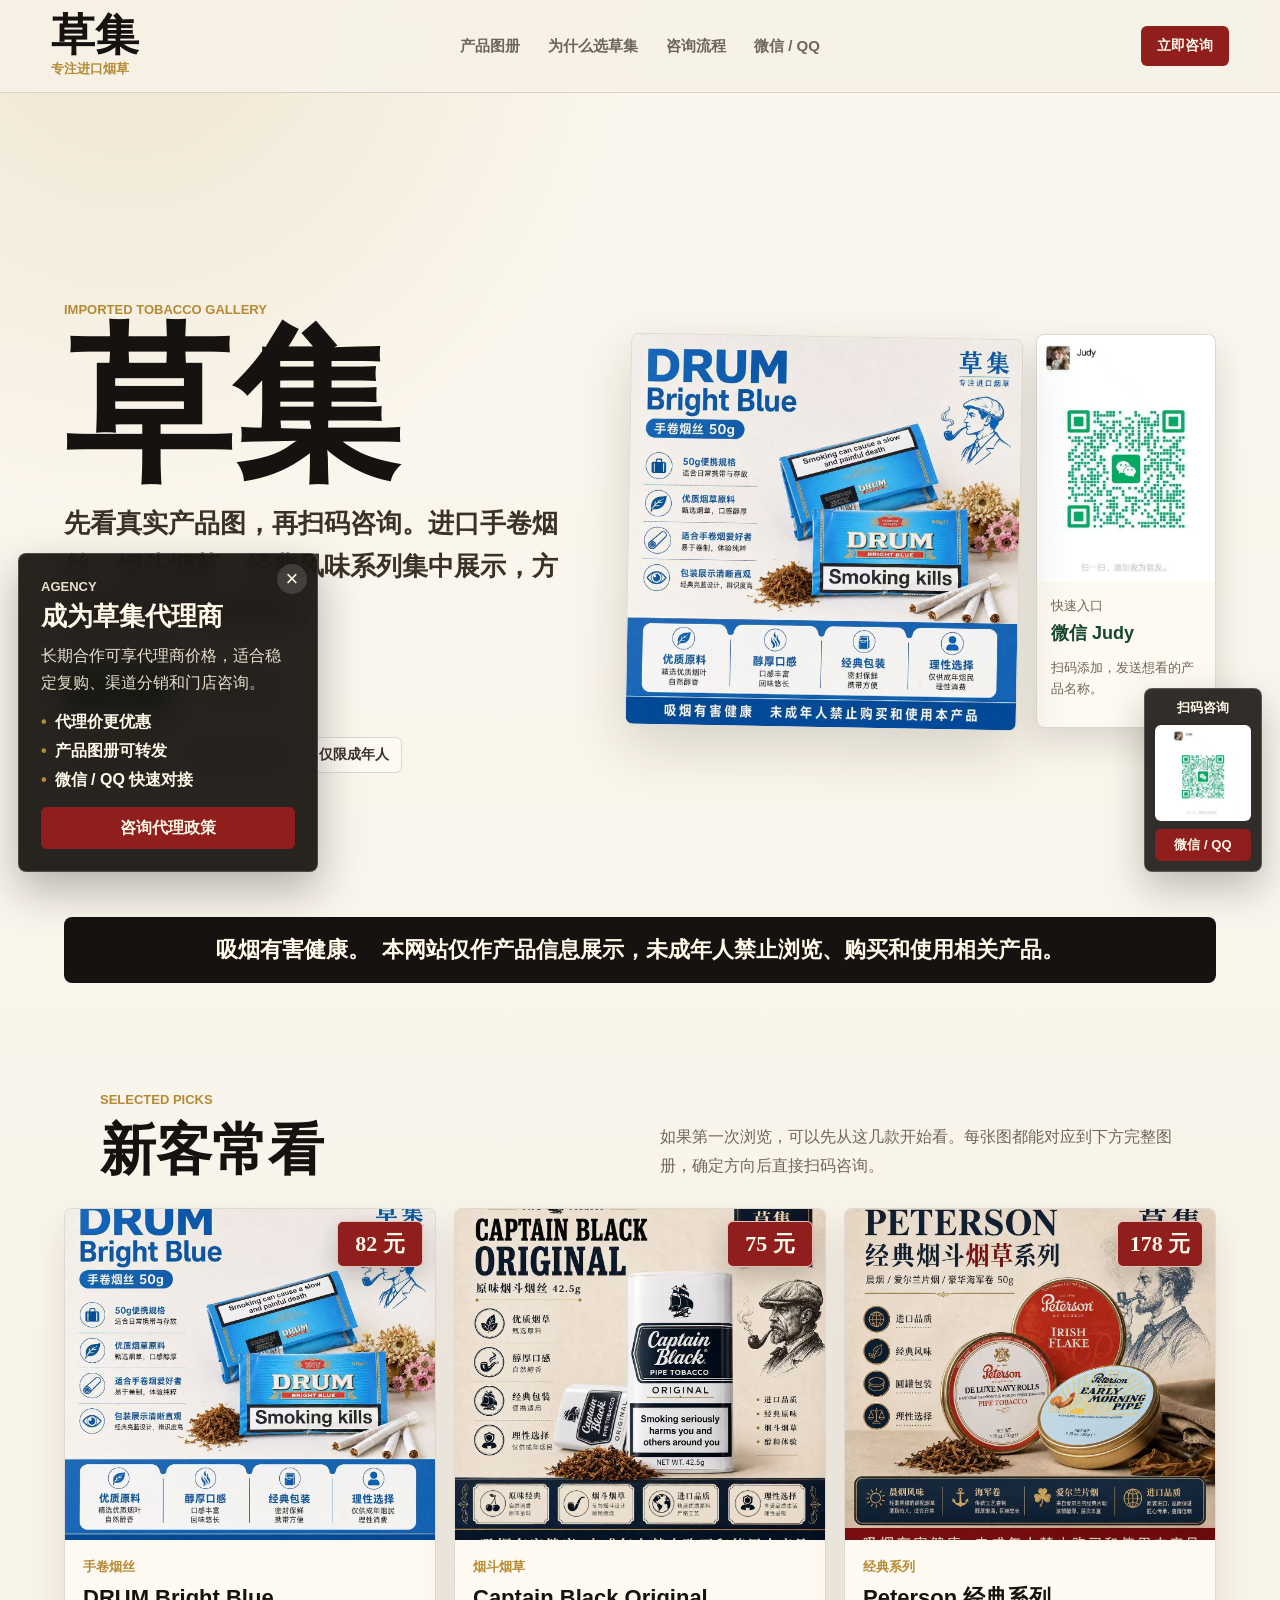
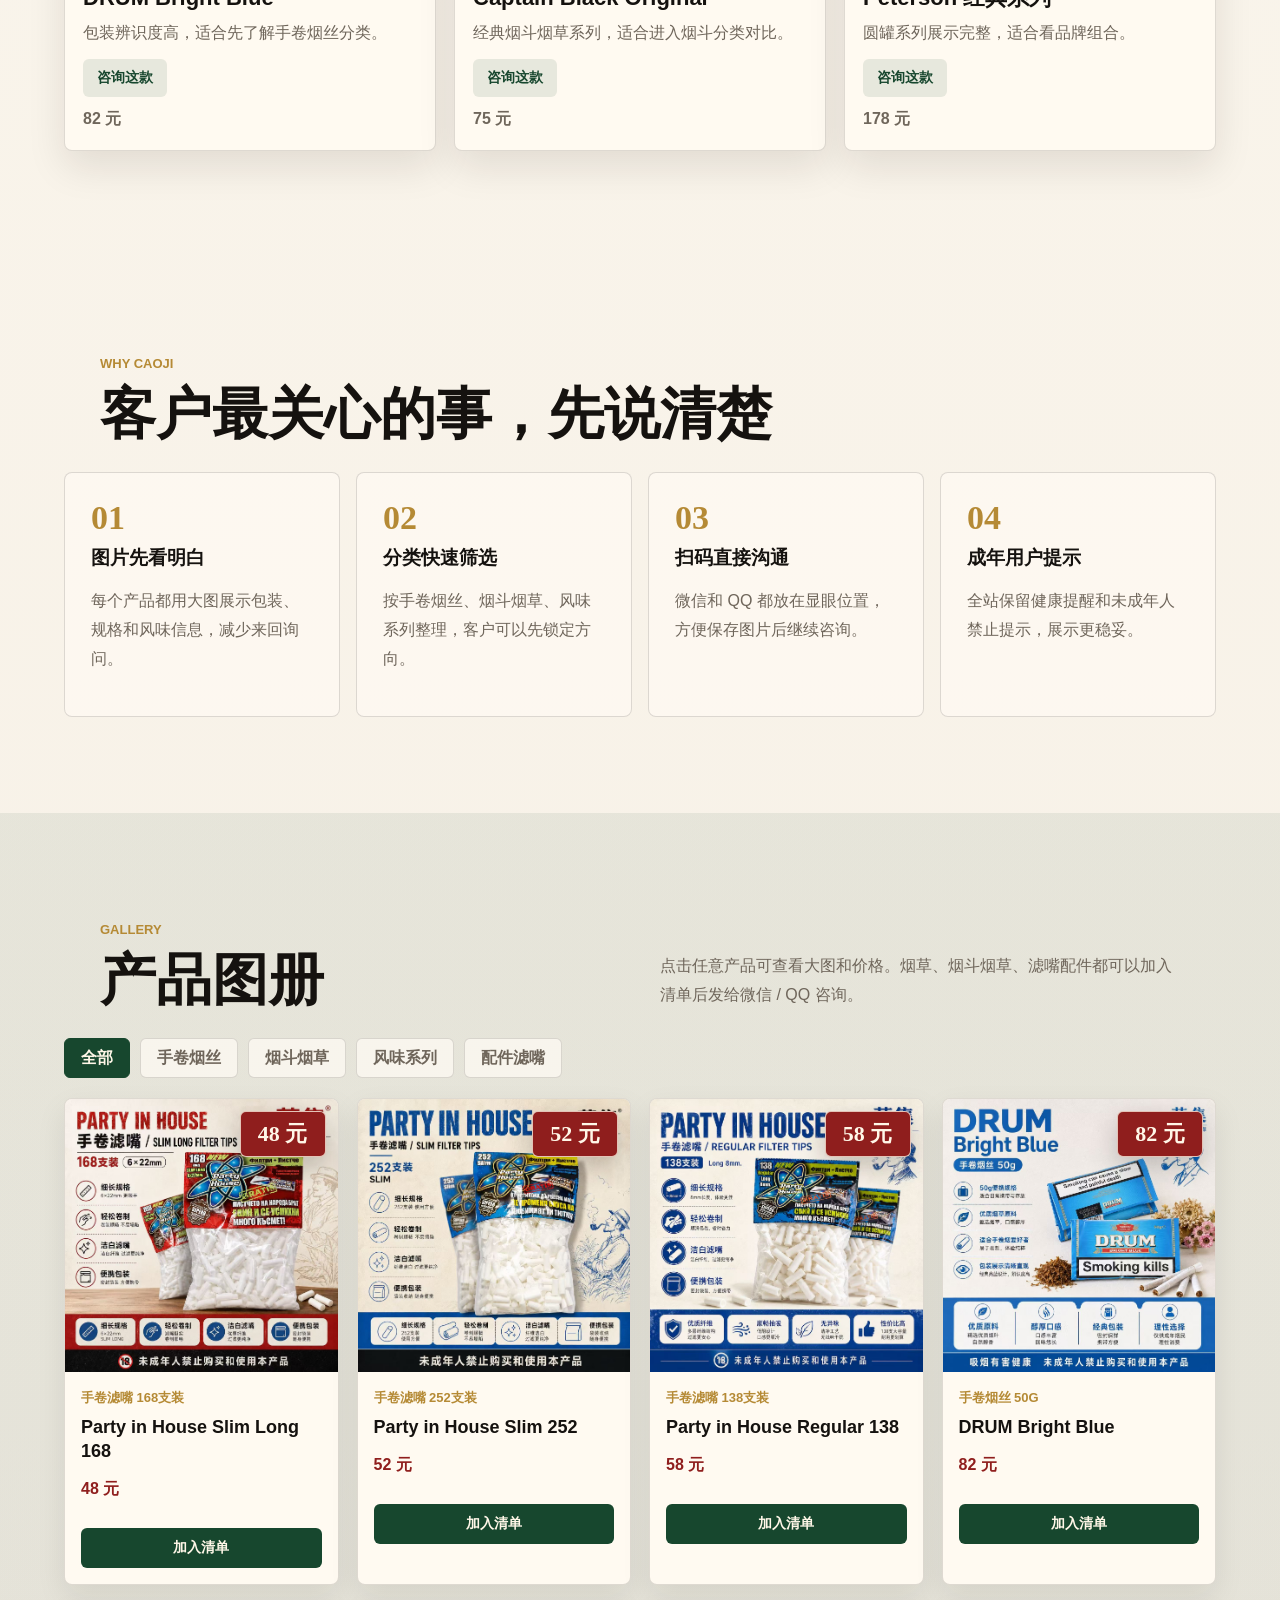
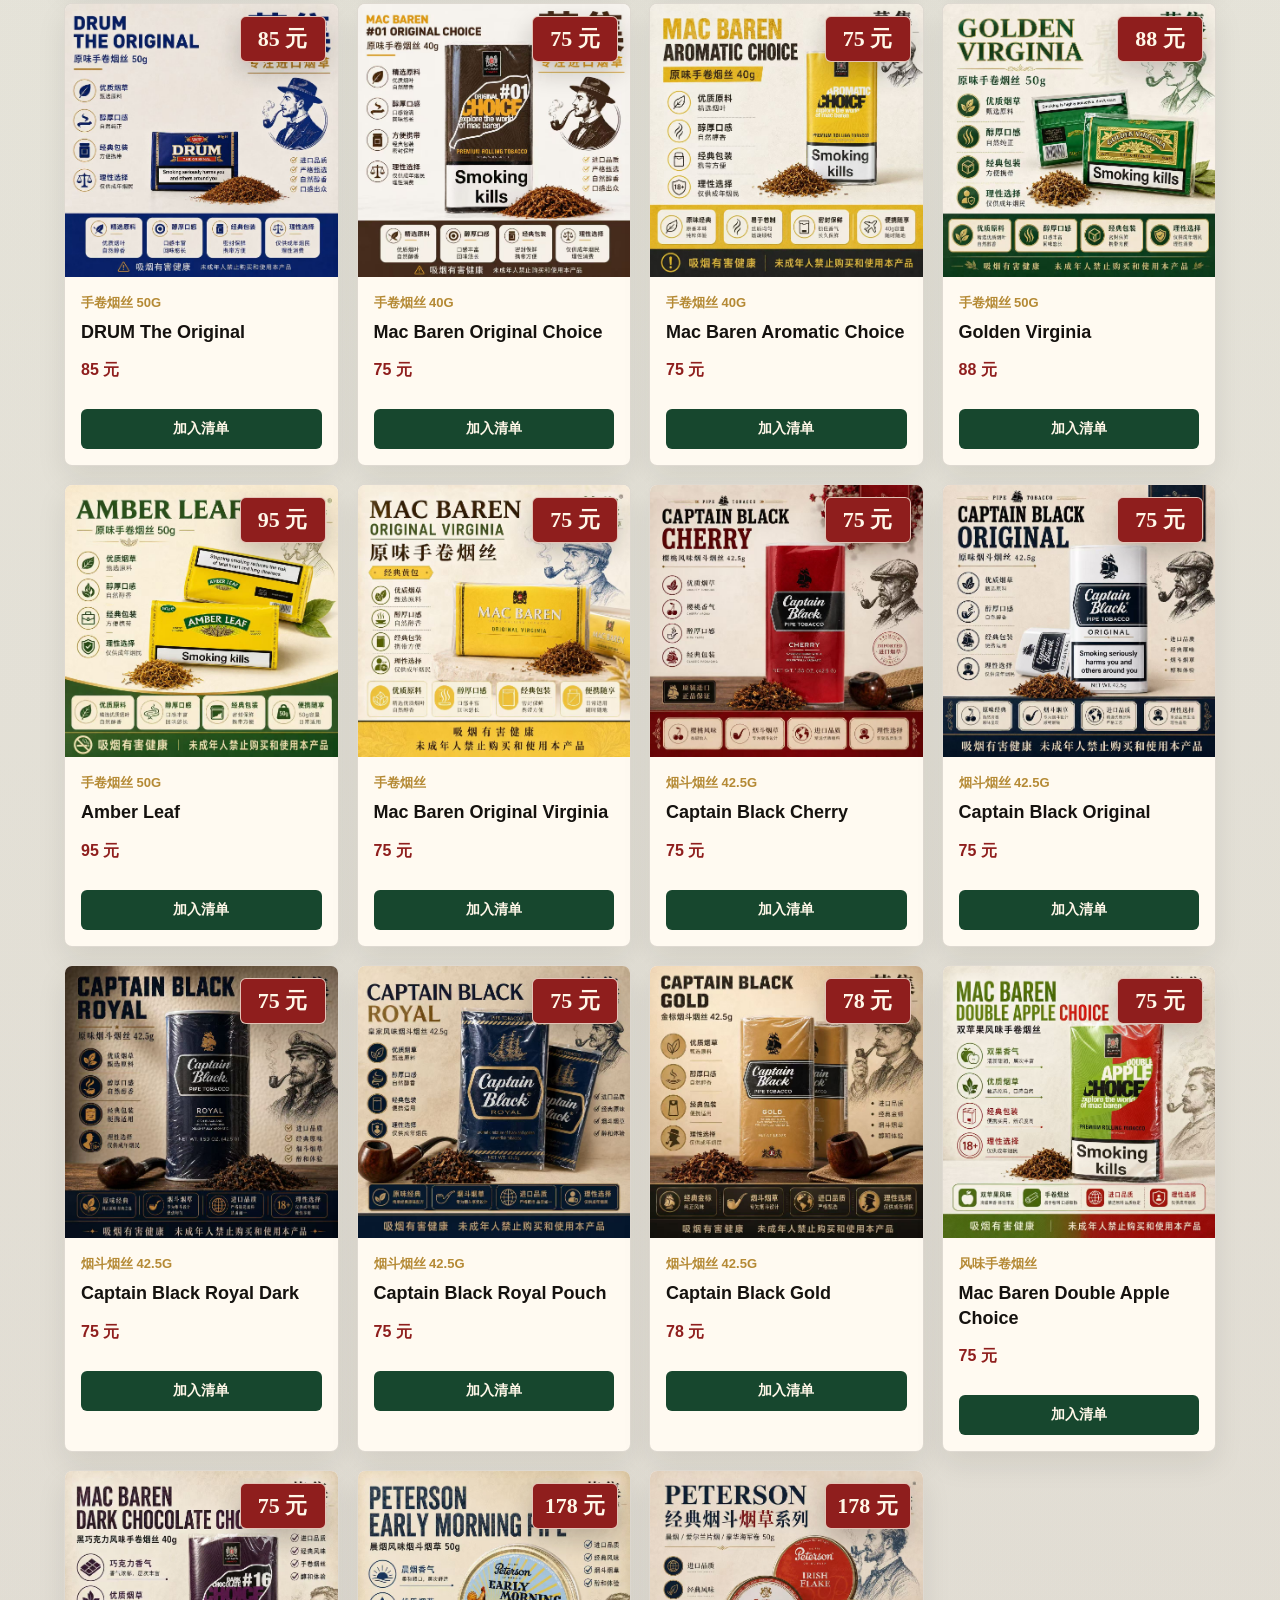
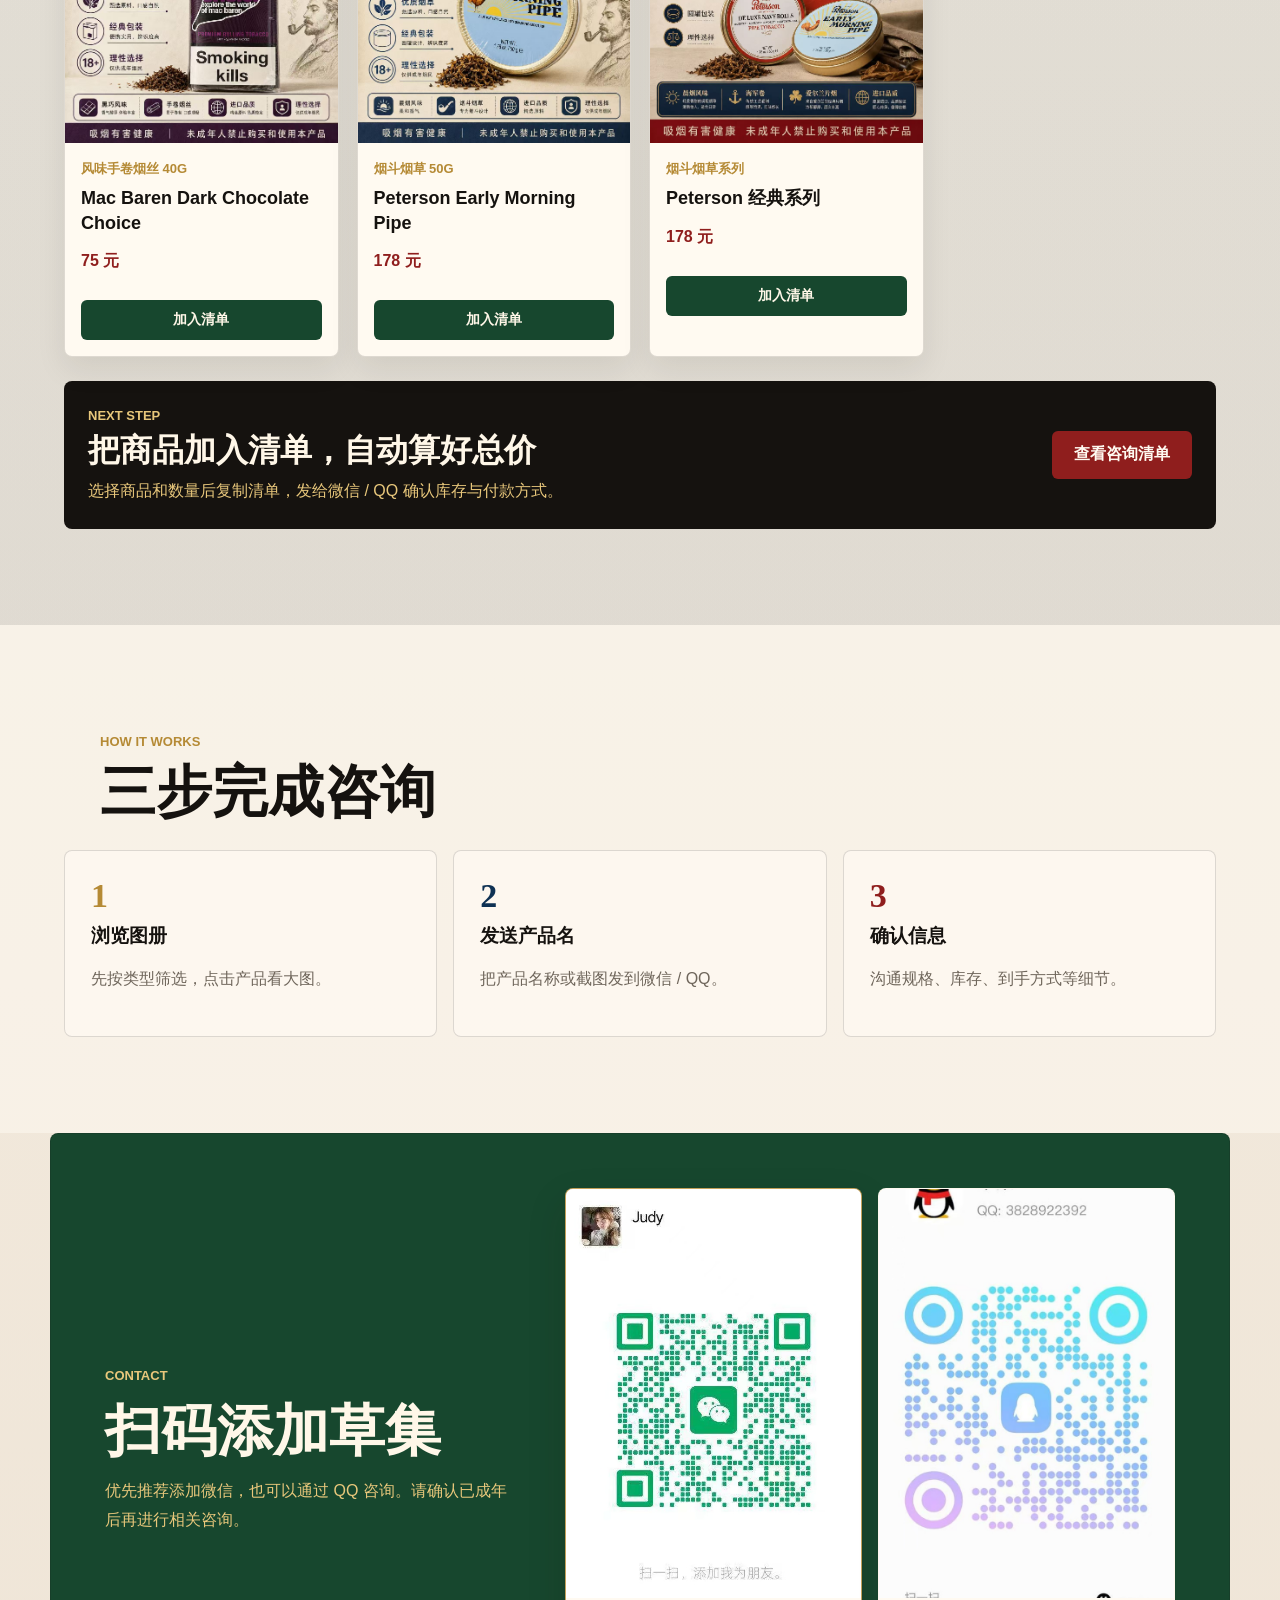
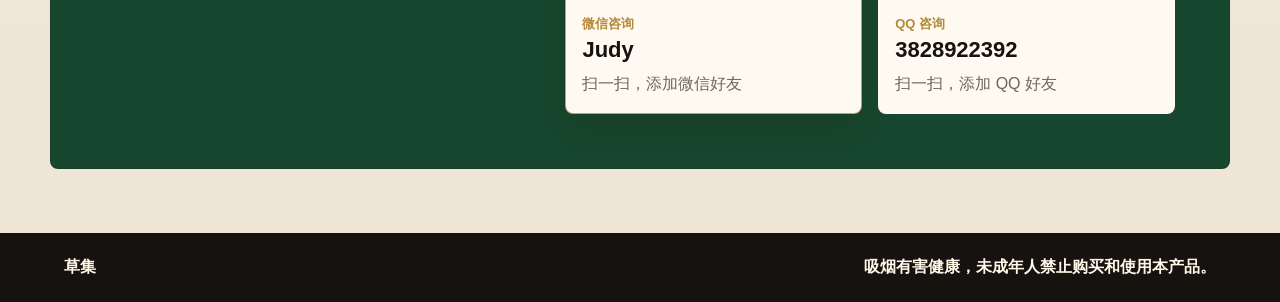
==== index.html @ e0b845ec "草集 - 进口烟草展示网站" ====
<!doctype html>
<html lang="zh-CN">
  <head>
    <meta charset="UTF-8" />
    <meta name="viewport" content="width=device-width, initial-scale=1.0" />
    <title>草集 | 进口烟草展示与咨询</title>
    <link rel="stylesheet" href="styles.css" />
  </head>
  <body>
    <header class="site-header">
      <a class="brand" href="#top" aria-label="草集首页">
        <span class="brand-mark">草集</span>
        <span class="brand-subtitle">专注进口烟草</span>
      </a>
      <nav class="nav-links" aria-label="主导航">
        <a href="#products">产品图册</a>
        <a href="#why">为什么选草集</a>
        <a href="#process">咨询流程</a>
        <a href="#contact">微信 / QQ</a>
      </nav>
      <a class="header-contact" href="#contact">立即咨询</a>
    </header>

    <main id="top">
      <section class="hero">
        <div class="hero-copy">
          <p class="eyebrow">Imported Tobacco Gallery</p>
          <h1>草集</h1>
          <p class="hero-lede">先看真实产品图，再扫码咨询。进口手卷烟丝、烟斗烟草、经典风味系列集中展示，方便成年用户快速挑选。</p>
          <div class="hero-actions">
            <a class="primary-button" href="#contact">扫码咨询</a>
            <a class="secondary-button" href="#products">先看产品</a>
          </div>
          <div class="trust-strip" aria-label="服务特点">
            <span>真实图片展示</span>
            <span>微信 QQ 咨询</span>
            <span>仅限成年人</span>
          </div>
        </div>
        <div class="hero-showcase" aria-label="草集精选展示">
          <img class="hero-main-image" src="assets/products/drum-bright-blue.jpg" alt="DRUM Bright Blue 手卷烟丝展示图" />
          <div class="hero-contact-card">
            <img src="assets/contact/wechat-judy.jpg" alt="草集微信二维码 Judy" />
            <div>
              <span>快速入口</span>
              <strong>微信 Judy</strong>
              <p>扫码添加，发送想看的产品名称。</p>
            </div>
          </div>
        </div>
      </section>

      <section class="notice" aria-label="合规提醒">
        <strong>吸烟有害健康。</strong>
        <span>本网站仅作产品信息展示，未成年人禁止浏览、购买和使用相关产品。</span>
      </section>

      <section class="section spotlight-section">
        <div class="section-heading split">
          <div>
            <p class="eyebrow">Selected Picks</p>
            <h2>新客常看</h2>
          </div>
          <p>如果第一次浏览，可以先从这几款开始看。每张图都能对应到下方完整图册，确定方向后直接扫码咨询。</p>
        </div>
        <div class="spotlight-grid">
          <article class="spotlight-card" data-price="82">
            <img src="assets/products/drum-bright-blue.jpg" alt="DRUM Bright Blue 手卷烟丝" />
            <div>
              <span>手卷烟丝</span>
              <h3>DRUM Bright Blue</h3>
              <p>包装辨识度高，适合先了解手卷烟丝分类。</p>
              <a href="#contact">咨询这款</a>
            </div>
          </article>
          <article class="spotlight-card" data-price="75">
            <img src="assets/products/captain-black-original.jpg" alt="Captain Black Original 烟斗烟丝" />
            <div>
              <span>烟斗烟草</span>
              <h3>Captain Black Original</h3>
              <p>经典烟斗烟草系列，适合进入烟斗分类对比。</p>
              <a href="#contact">咨询这款</a>
            </div>
          </article>
          <article class="spotlight-card" data-price="178">
            <img src="assets/products/peterson-series.jpg" alt="Peterson 经典烟斗烟草系列" />
            <div>
              <span>经典系列</span>
              <h3>Peterson 经典系列</h3>
              <p>圆罐系列展示完整，适合看品牌组合。</p>
              <a href="#contact">咨询这款</a>
            </div>
          </article>
        </div>
      </section>

      <section id="why" class="section value-section">
        <div class="section-heading">
          <p class="eyebrow">Why Caoji</p>
          <h2>客户最关心的事，先说清楚</h2>
        </div>
        <div class="value-grid">
          <article>
            <span>01</span>
            <h3>图片先看明白</h3>
            <p>每个产品都用大图展示包装、规格和风味信息，减少来回询问。</p>
          </article>
          <article>
            <span>02</span>
            <h3>分类快速筛选</h3>
            <p>按手卷烟丝、烟斗烟草、风味系列整理，客户可以先锁定方向。</p>
          </article>
          <article>
            <span>03</span>
            <h3>扫码直接沟通</h3>
            <p>微信和 QQ 都放在显眼位置，方便保存图片后继续咨询。</p>
          </article>
          <article>
            <span>04</span>
            <h3>成年用户提示</h3>
            <p>全站保留健康提醒和未成年人禁止提示，展示更稳妥。</p>
          </article>
        </div>
      </section>

      <section id="products" class="section products-section">
        <div class="section-heading split">
          <div>
            <p class="eyebrow">Gallery</p>
            <h2>产品图册</h2>
          </div>
          <p>点击任意产品可查看大图和价格。烟草、烟斗烟草、滤嘴配件都可以加入清单后发给微信 / QQ 咨询。</p>
        </div>

        <div class="filter-bar" aria-label="产品筛选">
          <button class="filter-button active" type="button" data-filter="全部">全部</button>
          <button class="filter-button" type="button" data-filter="手卷烟丝">手卷烟丝</button>
          <button class="filter-button" type="button" data-filter="烟斗烟草">烟斗烟草</button>
          <button class="filter-button" type="button" data-filter="风味系列">风味系列</button>
          <button class="filter-button" type="button" data-filter="配件滤嘴">配件滤嘴</button>
        </div>

        <div class="product-grid">
          <article class="product-card" data-category="配件滤嘴" data-price="48">
            <img src="assets/products/party-in-house-slim-long-168.jpg" alt="Party in House Slim Long Filter Tips 168支装手卷滤嘴" />
            <div><span>手卷滤嘴 168支装</span><h3>Party in House Slim Long 168</h3></div>
          </article>
          <article class="product-card" data-category="配件滤嘴" data-price="52">
            <img src="assets/products/party-in-house-slim-252.jpg" alt="Party in House Slim Filter Tips 252支装手卷滤嘴" />
            <div><span>手卷滤嘴 252支装</span><h3>Party in House Slim 252</h3></div>
          </article>
          <article class="product-card" data-category="配件滤嘴" data-price="58">
            <img src="assets/products/party-in-house-regular-138.jpg" alt="Party in House Regular Filter Tips 138支装手卷滤嘴" />
            <div><span>手卷滤嘴 138支装</span><h3>Party in House Regular 138</h3></div>
          </article>
          <article class="product-card" data-category="手卷烟丝" data-price="82">
            <img src="assets/products/drum-bright-blue.jpg" alt="DRUM Bright Blue 手卷烟丝" />
            <div><span>手卷烟丝 50g</span><h3>DRUM Bright Blue</h3></div>
          </article>
          <article class="product-card" data-category="手卷烟丝" data-price="85">
            <img src="assets/products/drum-original.jpg" alt="DRUM The Original 手卷烟丝" />
            <div><span>手卷烟丝 50g</span><h3>DRUM The Original</h3></div>
          </article>
          <article class="product-card" data-category="手卷烟丝" data-price="75">
            <img src="assets/products/mac-baren-original-choice.jpg" alt="Mac Baren Original Choice 手卷烟丝" />
            <div><span>手卷烟丝 40g</span><h3>Mac Baren Original Choice</h3></div>
          </article>
          <article class="product-card" data-category="手卷烟丝" data-price="75">
            <img src="assets/products/mac-baren-aromatic-choice.jpg" alt="Mac Baren Aromatic Choice 手卷烟丝" />
            <div><span>手卷烟丝 40g</span><h3>Mac Baren Aromatic Choice</h3></div>
          </article>
          <article class="product-card" data-category="手卷烟丝" data-price="88">
            <img src="assets/products/golden-virginia.jpg" alt="Golden Virginia 手卷烟丝" />
            <div><span>手卷烟丝 50g</span><h3>Golden Virginia</h3></div>
          </article>
          <article class="product-card" data-category="手卷烟丝" data-price="95">
            <img src="assets/products/amber-leaf.jpg" alt="Amber Leaf 手卷烟丝" />
            <div><span>手卷烟丝 50g</span><h3>Amber Leaf</h3></div>
          </article>
          <article class="product-card" data-category="手卷烟丝" data-price="75">
            <img src="assets/products/mac-baren-original-virginia.jpg" alt="Mac Baren Original Virginia 手卷烟丝" />
            <div><span>手卷烟丝</span><h3>Mac Baren Original Virginia</h3></div>
          </article>
          <article class="product-card" data-category="烟斗烟草" data-price="75">
            <img src="assets/products/captain-black-cherry.jpg" alt="Captain Black Cherry 烟斗烟丝" />
            <div><span>烟斗烟丝 42.5g</span><h3>Captain Black Cherry</h3></div>
          </article>
          <article class="product-card" data-category="烟斗烟草" data-price="75">
            <img src="assets/products/captain-black-original.jpg" alt="Captain Black Original 烟斗烟丝" />
            <div><span>烟斗烟丝 42.5g</span><h3>Captain Black Original</h3></div>
          </article>
          <article class="product-card" data-category="烟斗烟草" data-price="75">
            <img src="assets/products/captain-black-royal-dark.jpg" alt="Captain Black Royal 深色展示图" />
            <div><span>烟斗烟丝 42.5g</span><h3>Captain Black Royal Dark</h3></div>
          </article>
          <article class="product-card" data-category="烟斗烟草" data-price="75">
            <img src="assets/products/captain-black-royal-pouch.jpg" alt="Captain Black Royal 袋装烟斗烟丝" />
            <div><span>烟斗烟丝 42.5g</span><h3>Captain Black Royal Pouch</h3></div>
          </article>
          <article class="product-card" data-category="烟斗烟草" data-price="78">
            <img src="assets/products/captain-black-gold.jpg" alt="Captain Black Gold 烟斗烟丝" />
            <div><span>烟斗烟丝 42.5g</span><h3>Captain Black Gold</h3></div>
          </article>
          <article class="product-card" data-category="风味系列" data-price="75">
            <img src="assets/products/mac-baren-double-apple.jpg" alt="Mac Baren Double Apple Choice 双苹果风味" />
            <div><span>风味手卷烟丝</span><h3>Mac Baren Double Apple Choice</h3></div>
          </article>
          <article class="product-card" data-category="风味系列" data-price="75">
            <img src="assets/products/mac-baren-dark-chocolate.jpg" alt="Mac Baren Dark Chocolate Choice 黑巧克力风味" />
            <div><span>风味手卷烟丝 40g</span><h3>Mac Baren Dark Chocolate Choice</h3></div>
          </article>
          <article class="product-card" data-category="烟斗烟草" data-price="178">
            <img src="assets/products/peterson-early-morning-pipe.jpg" alt="Peterson Early Morning Pipe 烟斗烟草" />
            <div><span>烟斗烟草 50g</span><h3>Peterson Early Morning Pipe</h3></div>
          </article>
          <article class="product-card" data-category="烟斗烟草" data-price="178">
            <img src="assets/products/peterson-series.jpg" alt="Peterson 经典烟斗烟草系列" />
            <div><span>烟斗烟草系列</span><h3>Peterson 经典系列</h3></div>
          </article>
        </div>

        <div class="products-cta">
          <div>
            <p class="eyebrow">Next Step</p>
            <h3>把商品加入清单，自动算好总价</h3>
            <p>选择商品和数量后复制清单，发给微信 / QQ 确认库存与付款方式。</p>
          </div>
          <button class="primary-button open-cart" type="button">查看咨询清单</button>
        </div>
      </section>

      <section id="process" class="section process-section">
        <div class="section-heading">
          <p class="eyebrow">How It Works</p>
          <h2>三步完成咨询</h2>
        </div>
        <div class="process-list">
          <article><span>1</span><h3>浏览图册</h3><p>先按类型筛选，点击产品看大图。</p></article>
          <article><span>2</span><h3>发送产品名</h3><p>把产品名称或截图发到微信 / QQ。</p></article>
          <article><span>3</span><h3>确认信息</h3><p>沟通规格、库存、到手方式等细节。</p></article>
        </div>
      </section>

      <section id="contact" class="contact-section">
        <div class="contact-copy">
          <p class="eyebrow">Contact</p>
          <h2>扫码添加草集</h2>
          <p>优先推荐添加微信，也可以通过 QQ 咨询。请确认已成年后再进行相关咨询。</p>
        </div>
        <div class="contact-cards">
          <article class="contact-card featured">
            <img src="assets/contact/wechat-judy.jpg" alt="草集微信二维码 Judy" />
            <div>
              <span>微信咨询</span>
              <h3>Judy</h3>
              <p>扫一扫，添加微信好友</p>
            </div>
          </article>
          <article class="contact-card">
            <img src="assets/contact/qq-caoji.jpg" alt="草集 QQ 二维码 3828922392" />
            <div>
              <span>QQ 咨询</span>
              <h3>3828922392</h3>
              <p>扫一扫，添加 QQ 好友</p>
            </div>
          </article>
        </div>
      </section>
    </main>

    <footer class="site-footer">
      <span>草集</span>
      <span>吸烟有害健康，未成年人禁止购买和使用本产品。</span>
    </footer>

    <aside class="desktop-contact-rail" aria-label="快捷联系">
      <span>扫码咨询</span>
      <img src="assets/contact/wechat-judy.jpg" alt="草集微信二维码 Judy" />
      <a href="#contact">微信 / QQ</a>
    </aside>

    <aside class="agent-float" aria-label="代理商招募">
      <button class="agent-toggle" type="button" aria-expanded="true">
        <span>代理招募</span>
        <strong>价格更优</strong>
      </button>
      <div class="agent-panel">
        <button class="agent-close" type="button" aria-label="收起代理商招募">×</button>
        <p class="eyebrow">Agency</p>
        <h3>成为草集代理商</h3>
        <p>长期合作可享代理商价格，适合稳定复购、渠道分销和门店咨询。</p>
        <ul>
          <li>代理价更优惠</li>
          <li>产品图册可转发</li>
          <li>微信 / QQ 快速对接</li>
        </ul>
        <a href="#contact">咨询代理政策</a>
      </div>
    </aside>

    <div class="mobile-contact-bar" aria-label="移动端快捷操作">
      <a href="#products">看产品</a>
      <button class="mobile-cart-button open-cart" type="button">清单 0</button>
      <a href="#contact">微信咨询</a>
    </div>

    <aside class="cart-drawer" aria-label="咨询清单" aria-hidden="true">
      <div class="cart-panel">
        <div class="cart-header">
          <div>
            <p class="eyebrow">Cart</p>
            <h3>咨询清单</h3>
          </div>
          <button class="cart-close" type="button" aria-label="关闭咨询清单">×</button>
        </div>
        <div class="cart-empty">还没有选择商品。先去产品图册里加入清单。</div>
        <div class="cart-items"></div>
        <div class="cart-summary">
          <span>合计</span>
          <strong class="cart-total">0</strong>
        </div>
        <div class="cart-actions">
          <button class="copy-cart" type="button">复制微信咨询消息</button>
          <a href="#contact">去扫码添加</a>
        </div>
        <p class="cart-note">最终库存、数量和付款方式请以微信 / QQ 沟通为准。</p>
      </div>
    </aside>

    <dialog class="image-dialog" aria-label="产品大图预览">
      <button class="dialog-close" type="button" aria-label="关闭预览">×</button>
      <img alt="" />
      <div class="dialog-gallery-controls" hidden>
        <button class="gallery-prev" type="button" aria-label="上一张">‹</button>
        <span class="gallery-count"></span>
        <button class="gallery-next" type="button" aria-label="下一张">›</button>
      </div>
      <div class="dialog-thumbnails" aria-label="产品详情图片"></div>
      <h3></h3>
      <button class="dialog-add-cart" type="button">加入咨询清单</button>
    </dialog>

    <script src="scripts.js"></script>
  </body>
</html>
---- styles.css ----
:root {
  color-scheme: light;
  --ink: #15120f;
  --muted: #6f665b;
  --paper: #f7f1e7;
  --paper-deep: #eadfcd;
  --green: #17472e;
  --blue: #0e3153;
  --red: #8f1e1d;
  --gold: #b58a35;
  --line: rgba(21, 18, 15, 0.14);
  --shadow: 0 20px 55px rgba(28, 22, 14, 0.16);
}

* {
  box-sizing: border-box;
}

html {
  scroll-behavior: smooth;
}

body {
  margin: 0;
  background:
    radial-gradient(circle at 10% 0%, rgba(181, 138, 53, 0.16), transparent 32rem),
    linear-gradient(180deg, #fbf7ee 0%, var(--paper) 45%, #efe5d7 100%);
  color: var(--ink);
  font-family: "Microsoft YaHei", "PingFang SC", "Noto Sans SC", Arial, sans-serif;
}

a {
  color: inherit;
  text-decoration: none;
}

img {
  display: block;
  max-width: 100%;
}

.site-header {
  position: sticky;
  top: 0;
  z-index: 10;
  display: flex;
  align-items: center;
  justify-content: space-between;
  min-height: 76px;
  padding: 14px clamp(18px, 4vw, 56px);
  background: rgba(247, 241, 231, 0.9);
  border-bottom: 1px solid var(--line);
  backdrop-filter: blur(14px);
}

.brand {
  display: grid;
  gap: 2px;
}

.brand-mark {
  font-family: Georgia, "Times New Roman", serif;
  font-size: clamp(30px, 5vw, 44px);
  font-weight: 800;
  line-height: 1;
  letter-spacing: 0;
}

.brand-subtitle,
.eyebrow,
.product-card span,
.spotlight-card span {
  color: var(--gold);
  font-size: 13px;
  font-weight: 700;
  letter-spacing: 0;
  text-transform: uppercase;
}

.nav-links {
  display: flex;
  align-items: center;
  gap: clamp(12px, 3vw, 28px);
  color: var(--muted);
  font-size: 15px;
  font-weight: 700;
}

.nav-links a:hover {
  color: var(--green);
}

.header-contact {
  display: inline-flex;
  align-items: center;
  justify-content: center;
  min-height: 40px;
  padding: 0 16px;
  border-radius: 6px;
  background: var(--red);
  color: #fff7e8;
  font-size: 14px;
  font-weight: 800;
}

.hero {
  display: grid;
  grid-template-columns: minmax(0, 0.92fr) minmax(320px, 1.08fr);
  gap: clamp(26px, 5vw, 68px);
  align-items: center;
  padding: clamp(34px, 7vw, 86px) clamp(18px, 5vw, 70px) 34px;
  min-height: calc(100vh - 76px);
}

.hero-copy {
  max-width: 680px;
}

.hero h1 {
  margin: 8px 0 18px;
  font-family: Georgia, "Times New Roman", serif;
  font-size: clamp(76px, 15vw, 168px);
  line-height: 0.92;
  letter-spacing: 0;
}

.hero-lede {
  max-width: 560px;
  margin: 0;
  color: #3a3229;
  font-size: clamp(18px, 2.4vw, 26px);
  line-height: 1.65;
  font-weight: 700;
}

.hero-actions {
  display: flex;
  flex-wrap: wrap;
  gap: 12px;
  margin-top: 34px;
}

.primary-button,
.secondary-button {
  border: 0;
  display: inline-flex;
  align-items: center;
  justify-content: center;
  min-height: 48px;
  padding: 0 22px;
  border-radius: 6px;
  font: inherit;
  font-weight: 800;
  cursor: pointer;
}

.primary-button {
  background: var(--green);
  color: #fffaf1;
}

.secondary-button {
  border: 1px solid var(--line);
  color: var(--green);
}

.trust-strip {
  display: flex;
  flex-wrap: wrap;
  gap: 10px;
  margin-top: 24px;
}

.trust-strip span {
  padding: 8px 12px;
  border: 1px solid var(--line);
  border-radius: 6px;
  background: rgba(255, 251, 244, 0.72);
  color: #3a3229;
  font-size: 14px;
  font-weight: 800;
}

.hero-showcase {
  display: grid;
  grid-template-columns: minmax(0, 1fr) 180px;
  gap: 16px;
  align-items: end;
}

.hero-main-image {
  overflow: hidden;
  border: 1px solid rgba(21, 18, 15, 0.12);
  border-radius: 8px;
  box-shadow: var(--shadow);
  transform: rotate(1deg);
}

.hero-main-image {
  width: 100%;
  aspect-ratio: 1 / 1;
  object-fit: cover;
}

.hero-contact-card {
  overflow: hidden;
  border: 1px solid var(--line);
  border-radius: 8px;
  background: #fffaf1;
  box-shadow: 0 14px 34px rgba(28, 22, 14, 0.14);
}

.hero-contact-card img {
  width: 100%;
  aspect-ratio: 0.72 / 1;
  object-fit: cover;
  background: #fff;
}

.hero-contact-card div {
  padding: 14px;
}

.hero-contact-card span,
.hero-contact-card p {
  color: var(--muted);
  font-size: 13px;
  line-height: 1.6;
}

.hero-contact-card strong {
  display: block;
  margin: 4px 0;
  color: var(--green);
  font-size: 18px;
}

.notice {
  display: flex;
  flex-wrap: wrap;
  gap: 12px;
  align-items: center;
  justify-content: center;
  margin: 0 clamp(18px, 5vw, 70px);
  padding: 18px 22px;
  background: var(--ink);
  color: #fff7e8;
  border-radius: 8px;
  text-align: center;
  font-size: clamp(16px, 2.2vw, 22px);
  font-weight: 800;
}

.spotlight-section {
  padding-bottom: clamp(32px, 6vw, 72px);
}

.spotlight-grid {
  display: grid;
  grid-template-columns: repeat(3, minmax(0, 1fr));
  gap: 18px;
  width: min(100%, 1180px);
  margin: 0 auto;
}

.spotlight-card {
  position: relative;
  display: grid;
  grid-template-rows: auto 1fr;
  overflow: hidden;
  border: 1px solid var(--line);
  border-radius: 8px;
  background: #fffaf1;
  box-shadow: 0 16px 38px rgba(28, 22, 14, 0.1);
}

.spotlight-card::after,
.product-card::after {
  content: attr(data-price) " 元";
  position: absolute;
  top: 12px;
  right: 12px;
  z-index: 2;
  min-width: 64px;
  padding: 7px 10px;
  border: 1px solid rgba(255, 247, 232, 0.76);
  border-radius: 6px;
  background: var(--red);
  color: #fff7e8;
  text-align: center;
  font-family: Georgia, "Times New Roman", serif;
  font-size: 22px;
  font-weight: 800;
  box-shadow: 0 10px 26px rgba(21, 18, 15, 0.22);
}

.spotlight-card img {
  width: 100%;
  aspect-ratio: 1.12 / 1;
  object-fit: cover;
}

.spotlight-card div {
  display: grid;
  align-content: start;
  gap: 8px;
  padding: 18px;
}

.spotlight-card h3 {
  margin: 0;
  font-size: 22px;
  line-height: 1.25;
}

.spotlight-card p {
  margin: 0;
  color: var(--muted);
  line-height: 1.7;
}

.price-line {
  color: var(--red);
  font-size: 16px;
  font-weight: 900;
}

.spotlight-card a {
  display: inline-flex;
  align-items: center;
  justify-content: center;
  width: fit-content;
  min-height: 38px;
  margin-top: 4px;
  padding: 0 14px;
  border-radius: 6px;
  background: rgba(23, 71, 46, 0.1);
  color: var(--green);
  font-size: 14px;
  font-weight: 800;
}

.section {
  padding: clamp(54px, 8vw, 96px) clamp(18px, 5vw, 70px);
}

.section-heading {
  max-width: 1080px;
  margin: 0 auto 28px;
}

.section-heading.split {
  display: flex;
  align-items: end;
  justify-content: space-between;
  gap: 24px;
}

.section-heading.split p:last-child {
  max-width: 520px;
  margin: 0;
  color: var(--muted);
  line-height: 1.8;
}

h2 {
  margin: 6px 0 0;
  font-size: clamp(34px, 5vw, 56px);
  line-height: 1.08;
}

.value-grid,
.process-list,
.product-grid,
.about-section {
  width: min(100%, 1180px);
  margin: 0 auto;
}

.value-grid {
  display: grid;
  grid-template-columns: repeat(4, 1fr);
  gap: 16px;
}

.value-grid article,
.process-list article,
.about-panel,
.contact-section {
  border: 1px solid var(--line);
  border-radius: 8px;
  background: rgba(255, 251, 244, 0.64);
}

.value-grid article,
.process-list article {
  padding: 26px;
}

.value-grid span,
.process-list span {
  color: var(--gold);
  font-family: Georgia, "Times New Roman", serif;
  font-size: 34px;
  font-weight: 800;
}

.value-grid h3,
.process-list h3,
.about-panel h3,
.product-card h3 {
  margin: 8px 0;
}

.value-grid p,
.process-list p,
.about-copy p,
.about-panel li,
.contact-section p {
  color: var(--muted);
  line-height: 1.8;
}

.process-section {
  background: rgba(255, 251, 244, 0.5);
}

.process-list {
  display: grid;
  grid-template-columns: repeat(3, 1fr);
  gap: 16px;
}

.process-list article:nth-child(2) span {
  color: var(--blue);
}

.process-list article:nth-child(3) span {
  color: var(--red);
}

.products-section {
  background: linear-gradient(180deg, rgba(23, 71, 46, 0.08), rgba(14, 49, 83, 0.08));
}

.filter-bar {
  display: flex;
  flex-wrap: wrap;
  gap: 10px;
  width: min(100%, 1180px);
  margin: 0 auto 20px;
}

.filter-button {
  min-height: 40px;
  padding: 0 16px;
  border: 1px solid var(--line);
  border-radius: 6px;
  background: rgba(255, 251, 244, 0.72);
  color: var(--muted);
  font: inherit;
  font-weight: 800;
  cursor: pointer;
}

.filter-button.active,
.filter-button:hover {
  border-color: var(--green);
  background: var(--green);
  color: #fff7e8;
}

.product-grid {
  display: grid;
  grid-template-columns: repeat(4, minmax(0, 1fr));
  gap: 18px;
}

.product-card {
  position: relative;
  overflow: hidden;
  border: 1px solid var(--line);
  border-radius: 8px;
  background: #fffaf1;
  box-shadow: 0 12px 30px rgba(28, 22, 14, 0.08);
  cursor: pointer;
}

.product-card img {
  width: 100%;
  aspect-ratio: 1 / 1;
  object-fit: cover;
  transition: transform 260ms ease;
}

.product-card:hover img {
  transform: scale(1.035);
}

.product-card div {
  min-height: 104px;
  padding: 16px;
}

.product-card h3 {
  font-size: 18px;
  line-height: 1.35;
}

.add-cart-button {
  display: inline-flex;
  align-items: center;
  justify-content: center;
  width: 100%;
  min-height: 40px;
  margin-top: 12px;
  border: 0;
  border-radius: 6px;
  background: var(--green);
  color: #fff7e8;
  font: inherit;
  font-size: 14px;
  font-weight: 900;
  cursor: pointer;
}

.add-cart-button.added {
  background: var(--red);
}

.products-cta {
  display: flex;
  align-items: center;
  justify-content: space-between;
  gap: 22px;
  width: min(100%, 1180px);
  margin: 24px auto 0;
  padding: 24px;
  border-radius: 8px;
  background: var(--ink);
  color: #fff7e8;
}

.products-cta h3 {
  margin: 4px 0 8px;
  font-size: clamp(22px, 3vw, 32px);
  line-height: 1.2;
}

.products-cta p {
  margin: 0;
  color: #e8c77b;
  line-height: 1.7;
}

.products-cta .primary-button {
  flex: 0 0 auto;
  background: var(--red);
}

.about-section {
  display: grid;
  grid-template-columns: minmax(0, 1fr) 360px;
  gap: 28px;
  align-items: start;
}

.about-copy {
  padding-right: clamp(0px, 6vw, 80px);
}

.about-panel {
  padding: 24px;
}

.about-panel ul {
  margin: 12px 0 0;
  padding-left: 20px;
}

.contact-section {
  width: min(calc(100% - 36px), 1180px);
  margin: 0 auto 64px;
  padding: clamp(34px, 6vw, 54px);
  background: var(--green);
  color: #fff7e8;
}

.contact-section {
  display: grid;
  grid-template-columns: minmax(0, 0.8fr) minmax(320px, 1.2fr);
  gap: clamp(24px, 5vw, 54px);
  align-items: center;
}

.contact-section .eyebrow,
.contact-copy p {
  color: #e8c77b;
}

.contact-section h2 {
  color: #fff7e8;
}

.contact-cards {
  display: grid;
  grid-template-columns: repeat(2, minmax(0, 1fr));
  gap: 16px;
}

.contact-card {
  overflow: hidden;
  border: 1px solid rgba(255, 247, 232, 0.22);
  border-radius: 8px;
  background: #fffaf1;
  color: var(--ink);
}

.contact-card.featured {
  border-color: rgba(181, 138, 53, 0.8);
  box-shadow: 0 16px 38px rgba(28, 22, 14, 0.16);
}

.contact-card img {
  width: 100%;
  aspect-ratio: 0.72 / 1;
  object-fit: cover;
  object-position: center;
  background: #fff;
}

.contact-card div {
  padding: 16px;
}

.contact-card span {
  color: var(--gold);
  font-size: 13px;
  font-weight: 800;
}

.contact-card h3 {
  margin: 4px 0 6px;
  font-size: 22px;
  line-height: 1.2;
}

.contact-card p {
  margin: 0;
  color: var(--muted);
  line-height: 1.7;
}

.site-footer {
  display: flex;
  flex-wrap: wrap;
  gap: 14px;
  justify-content: space-between;
  padding: 24px clamp(18px, 5vw, 70px);
  background: var(--ink);
  color: #fff7e8;
  font-weight: 800;
}

.mobile-contact-bar {
  display: none;
}

.cart-drawer {
  position: fixed;
  inset: 0;
  z-index: 30;
  display: none;
  justify-content: end;
  background: rgba(15, 13, 10, 0.52);
}

.cart-drawer.open {
  display: flex;
}

.cart-panel {
  display: grid;
  grid-template-rows: auto auto 1fr auto auto auto;
  width: min(440px, 100%);
  max-height: 100vh;
  padding: 22px;
  overflow: auto;
  background: #fffaf1;
  color: var(--ink);
  box-shadow: -18px 0 44px rgba(21, 18, 15, 0.22);
}

.cart-header {
  display: flex;
  align-items: start;
  justify-content: space-between;
  gap: 16px;
  padding-bottom: 16px;
  border-bottom: 1px solid var(--line);
}

.cart-header h3 {
  margin: 4px 0 0;
  font-size: 30px;
  line-height: 1.1;
}

.cart-close {
  width: 38px;
  height: 38px;
  border: 0;
  border-radius: 50%;
  background: var(--ink);
  color: #fff7e8;
  font-size: 26px;
  line-height: 1;
  cursor: pointer;
}

.cart-empty {
  padding: 22px 0;
  color: var(--muted);
  line-height: 1.7;
}

.cart-items {
  display: grid;
  gap: 12px;
  padding: 14px 0;
}

.cart-item {
  display: grid;
  grid-template-columns: 64px 1fr;
  gap: 12px;
  padding: 10px;
  border: 1px solid var(--line);
  border-radius: 8px;
  background: #fff;
}

.cart-item img {
  width: 64px;
  height: 64px;
  border-radius: 6px;
  object-fit: cover;
}

.cart-item h4 {
  margin: 0 0 4px;
  font-size: 15px;
  line-height: 1.35;
}

.cart-item p {
  margin: 0;
  color: var(--red);
  font-weight: 900;
}

.cart-item-controls {
  display: flex;
  align-items: center;
  gap: 8px;
  margin-top: 8px;
}

.cart-item-controls button {
  display: inline-flex;
  align-items: center;
  justify-content: center;
  width: 30px;
  height: 30px;
  border: 1px solid var(--line);
  border-radius: 6px;
  background: #fffaf1;
  color: var(--ink);
  font: inherit;
  font-weight: 900;
  cursor: pointer;
}

.cart-item-controls span {
  min-width: 28px;
  text-align: center;
  font-weight: 900;
}

.cart-summary {
  display: flex;
  align-items: center;
  justify-content: space-between;
  padding: 16px 0;
  border-top: 1px solid var(--line);
  font-weight: 900;
}

.cart-total {
  color: var(--red);
  font-family: Georgia, "Times New Roman", serif;
  font-size: 34px;
}

.cart-actions {
  display: grid;
  gap: 10px;
}

.cart-actions button,
.cart-actions a,
.dialog-add-cart {
  display: inline-flex;
  align-items: center;
  justify-content: center;
  min-height: 46px;
  border: 0;
  border-radius: 6px;
  background: var(--green);
  color: #fff7e8;
  font: inherit;
  font-weight: 900;
  cursor: pointer;
}

.cart-actions a {
  background: var(--red);
}

.cart-note {
  margin: 14px 0 0;
  color: var(--muted);
  font-size: 13px;
  line-height: 1.7;
}

.desktop-contact-rail {
  position: fixed;
  right: 18px;
  bottom: 28px;
  z-index: 18;
  display: grid;
  gap: 8px;
  width: 118px;
  padding: 10px;
  border: 1px solid rgba(255, 247, 232, 0.2);
  border-radius: 8px;
  background: rgba(21, 18, 15, 0.88);
  color: #fff7e8;
  text-align: center;
  box-shadow: 0 16px 38px rgba(21, 18, 15, 0.26);
  backdrop-filter: blur(12px);
}

.desktop-contact-rail span,
.desktop-contact-rail a {
  font-size: 13px;
  font-weight: 800;
}

.desktop-contact-rail img {
  width: 100%;
  aspect-ratio: 1 / 1;
  border-radius: 6px;
  object-fit: contain;
  background: #fff;
}

.desktop-contact-rail a {
  display: inline-flex;
  align-items: center;
  justify-content: center;
  min-height: 32px;
  border-radius: 6px;
  background: var(--red);
}

.agent-float {
  position: fixed;
  left: 18px;
  bottom: 28px;
  z-index: 19;
  width: min(300px, calc(100vw - 36px));
}

.agent-toggle {
  display: none;
  width: 100%;
  min-height: 54px;
  padding: 8px 14px;
  border: 1px solid rgba(255, 247, 232, 0.22);
  border-radius: 8px;
  background: var(--red);
  color: #fff7e8;
  text-align: left;
  box-shadow: 0 16px 38px rgba(21, 18, 15, 0.24);
  cursor: pointer;
}

.agent-toggle span {
  display: block;
  font-size: 13px;
  font-weight: 800;
}

.agent-toggle strong {
  display: block;
  margin-top: 2px;
  font-size: 20px;
  line-height: 1.1;
}

.agent-panel {
  position: relative;
  padding: 22px;
  border: 1px solid rgba(255, 247, 232, 0.18);
  border-radius: 8px;
  background: rgba(21, 18, 15, 0.92);
  color: #fff7e8;
  box-shadow: 0 18px 44px rgba(21, 18, 15, 0.3);
  backdrop-filter: blur(14px);
}

.agent-panel h3 {
  margin: 4px 0 10px;
  font-size: 26px;
  line-height: 1.15;
}

.agent-panel p {
  margin: 0;
  color: #eadfcd;
  line-height: 1.7;
}

.agent-panel ul {
  display: grid;
  gap: 8px;
  margin: 16px 0;
  padding: 0;
  list-style: none;
}

.agent-panel li {
  color: #fff7e8;
  font-weight: 800;
}

.agent-panel li::before {
  content: "•";
  margin-right: 8px;
  color: var(--gold);
}

.agent-panel a {
  display: inline-flex;
  align-items: center;
  justify-content: center;
  width: 100%;
  min-height: 42px;
  border-radius: 6px;
  background: var(--red);
  color: #fff7e8;
  font-weight: 900;
}

.agent-close {
  position: absolute;
  top: 10px;
  right: 10px;
  width: 30px;
  height: 30px;
  border: 0;
  border-radius: 50%;
  background: rgba(255, 247, 232, 0.14);
  color: #fff7e8;
  font-size: 22px;
  line-height: 1;
  cursor: pointer;
}

.agent-float.collapsed .agent-panel {
  display: none;
}

.agent-float.collapsed .agent-toggle {
  display: block;
}

.image-dialog {
  width: min(92vw, 920px);
  padding: 0;
  overflow: hidden;
  border: 0;
  border-radius: 8px;
  background: #fffaf1;
  color: var(--ink);
  box-shadow: var(--shadow);
}

.image-dialog::backdrop {
  background: rgba(15, 13, 10, 0.72);
}

.image-dialog img {
  width: 100%;
  max-height: 62vh;
  object-fit: contain;
  background: #efe5d7;
}

.dialog-gallery-controls {
  display: flex;
  align-items: center;
  justify-content: center;
  gap: 14px;
  padding: 12px 20px 0;
}

.dialog-gallery-controls button {
  display: inline-flex;
  align-items: center;
  justify-content: center;
  width: 38px;
  height: 38px;
  border: 0;
  border-radius: 50%;
  background: var(--green);
  color: #fffaf0;
  font-size: 28px;
  line-height: 1;
  cursor: pointer;
}

.gallery-count {
  min-width: 64px;
  text-align: center;
  color: var(--muted);
  font-size: 14px;
  font-weight: 800;
}

.dialog-thumbnails {
  display: flex;
  gap: 8px;
  margin: 12px 20px 0;
  padding: 0 0 4px;
  overflow-x: auto;
  scrollbar-width: thin;
}

.dialog-thumbnails button {
  flex: 0 0 72px;
  width: 72px;
  height: 72px;
  padding: 0;
  overflow: hidden;
  border: 2px solid transparent;
  border-radius: 6px;
  background: #efe5d7;
  cursor: pointer;
}

.dialog-thumbnails button.active {
  border-color: var(--red);
}

.dialog-thumbnails img {
  width: 100%;
  height: 100%;
  max-height: none;
  object-fit: cover;
  background: #efe5d7;
}

.image-dialog h3 {
  margin: 0;
  padding: 16px 20px 12px;
  font-size: 20px;
}

.image-dialog h3 span {
  display: block;
  margin-top: 8px;
  color: var(--red);
  font-size: 18px;
  font-weight: 900;
}

.dialog-close {
  position: absolute;
  top: 10px;
  right: 10px;
  width: 40px;
  height: 40px;
  border: 0;
  border-radius: 50%;
  background: rgba(21, 18, 15, 0.76);
  color: #fff7e8;
  font-size: 28px;
  line-height: 1;
  cursor: pointer;
}

.dialog-add-cart {
  width: calc(100% - 40px);
  margin: 0 20px 20px;
}

@media (max-width: 980px) {
  .site-header,
  .section-heading.split,
  .about-section {
    align-items: start;
    flex-direction: column;
  }

  .site-header {
    position: static;
    gap: 16px;
  }

  .header-contact {
    display: none;
  }

  .nav-links {
    flex-wrap: wrap;
  }

  .desktop-contact-rail {
    display: none;
  }

  .hero {
    grid-template-columns: 1fr;
    min-height: auto;
  }

  .hero-main-image {
    transform: none;
  }

  .value-grid,
  .spotlight-grid,
  .product-grid,
  .about-section,
  .contact-section {
    grid-template-columns: repeat(2, minmax(0, 1fr));
  }

  .about-section {
    display: grid;
  }
}

@media (max-width: 640px) {
  body {
    padding-bottom: 82px;
  }

  .site-header {
    padding-inline: 16px;
  }

  .nav-links {
    gap: 10px 16px;
    font-size: 14px;
  }

  .hero {
    padding-inline: 16px;
  }

  .hero-actions a {
    width: 100%;
  }

  .notice {
    margin-inline: 16px;
  }

  .section {
    padding-inline: 16px;
  }

  .hero-showcase,
  .value-grid,
  .spotlight-grid,
  .process-list,
  .about-section,
  .contact-section,
  .contact-cards {
    grid-template-columns: 1fr;
  }

  .product-grid {
    grid-template-columns: repeat(2, minmax(0, 1fr));
    gap: 12px;
  }

  .product-card::after {
    top: 8px;
    right: 8px;
    min-width: 52px;
    padding: 5px 8px;
    font-size: 18px;
  }

  .product-card div {
    min-height: auto;
    padding: 12px;
  }

  .product-card h3 {
    font-size: 15px;
  }

  .price-line {
    font-size: 14px;
  }

  .add-cart-button {
    min-height: 36px;
    font-size: 13px;
  }

  .products-cta {
    display: grid;
  }

  .site-footer {
    padding-inline: 16px;
  }

  .mobile-contact-bar {
    position: fixed;
    right: 12px;
    bottom: 12px;
    left: 12px;
    z-index: 20;
    display: grid;
    grid-template-columns: 0.78fr 1fr 1fr;
    gap: 8px;
    padding: 8px;
    border: 1px solid rgba(255, 247, 232, 0.18);
    border-radius: 8px;
    background: rgba(21, 18, 15, 0.9);
    backdrop-filter: blur(12px);
    box-shadow: 0 16px 38px rgba(21, 18, 15, 0.28);
  }

  .mobile-contact-bar a {
    display: inline-flex;
    align-items: center;
    justify-content: center;
    min-height: 44px;
    border-radius: 6px;
    background: rgba(255, 247, 232, 0.12);
    color: #fff7e8;
    font-weight: 800;
  }

  .mobile-cart-button {
    display: inline-flex;
    align-items: center;
    justify-content: center;
    min-height: 44px;
    border: 0;
    border-radius: 6px;
    background: var(--green);
    color: #fff7e8;
    font: inherit;
    font-weight: 900;
  }

  .mobile-contact-bar a:last-child {
    background: var(--red);
  }

  .cart-drawer.open {
    align-items: end;
  }

  .cart-panel {
    width: 100%;
    max-height: 86vh;
    padding: 18px;
    border-radius: 12px 12px 0 0;
  }

  .image-dialog {
    width: 96vw;
  }

  .image-dialog img {
    max-height: 52vh;
  }

  .dialog-thumbnails {
    margin-inline: 12px;
  }

  .dialog-thumbnails button {
    flex-basis: 58px;
    width: 58px;
    height: 58px;
  }

  .image-dialog h3 {
    padding-inline: 14px;
    font-size: 18px;
  }

  .dialog-add-cart {
    width: calc(100% - 28px);
    margin-inline: 14px;
  }

  .agent-float {
    right: 12px;
    bottom: 86px;
    left: 12px;
    width: auto;
  }

  .agent-panel {
    padding: 18px;
  }

  .agent-panel h3 {
    font-size: 22px;
  }
}
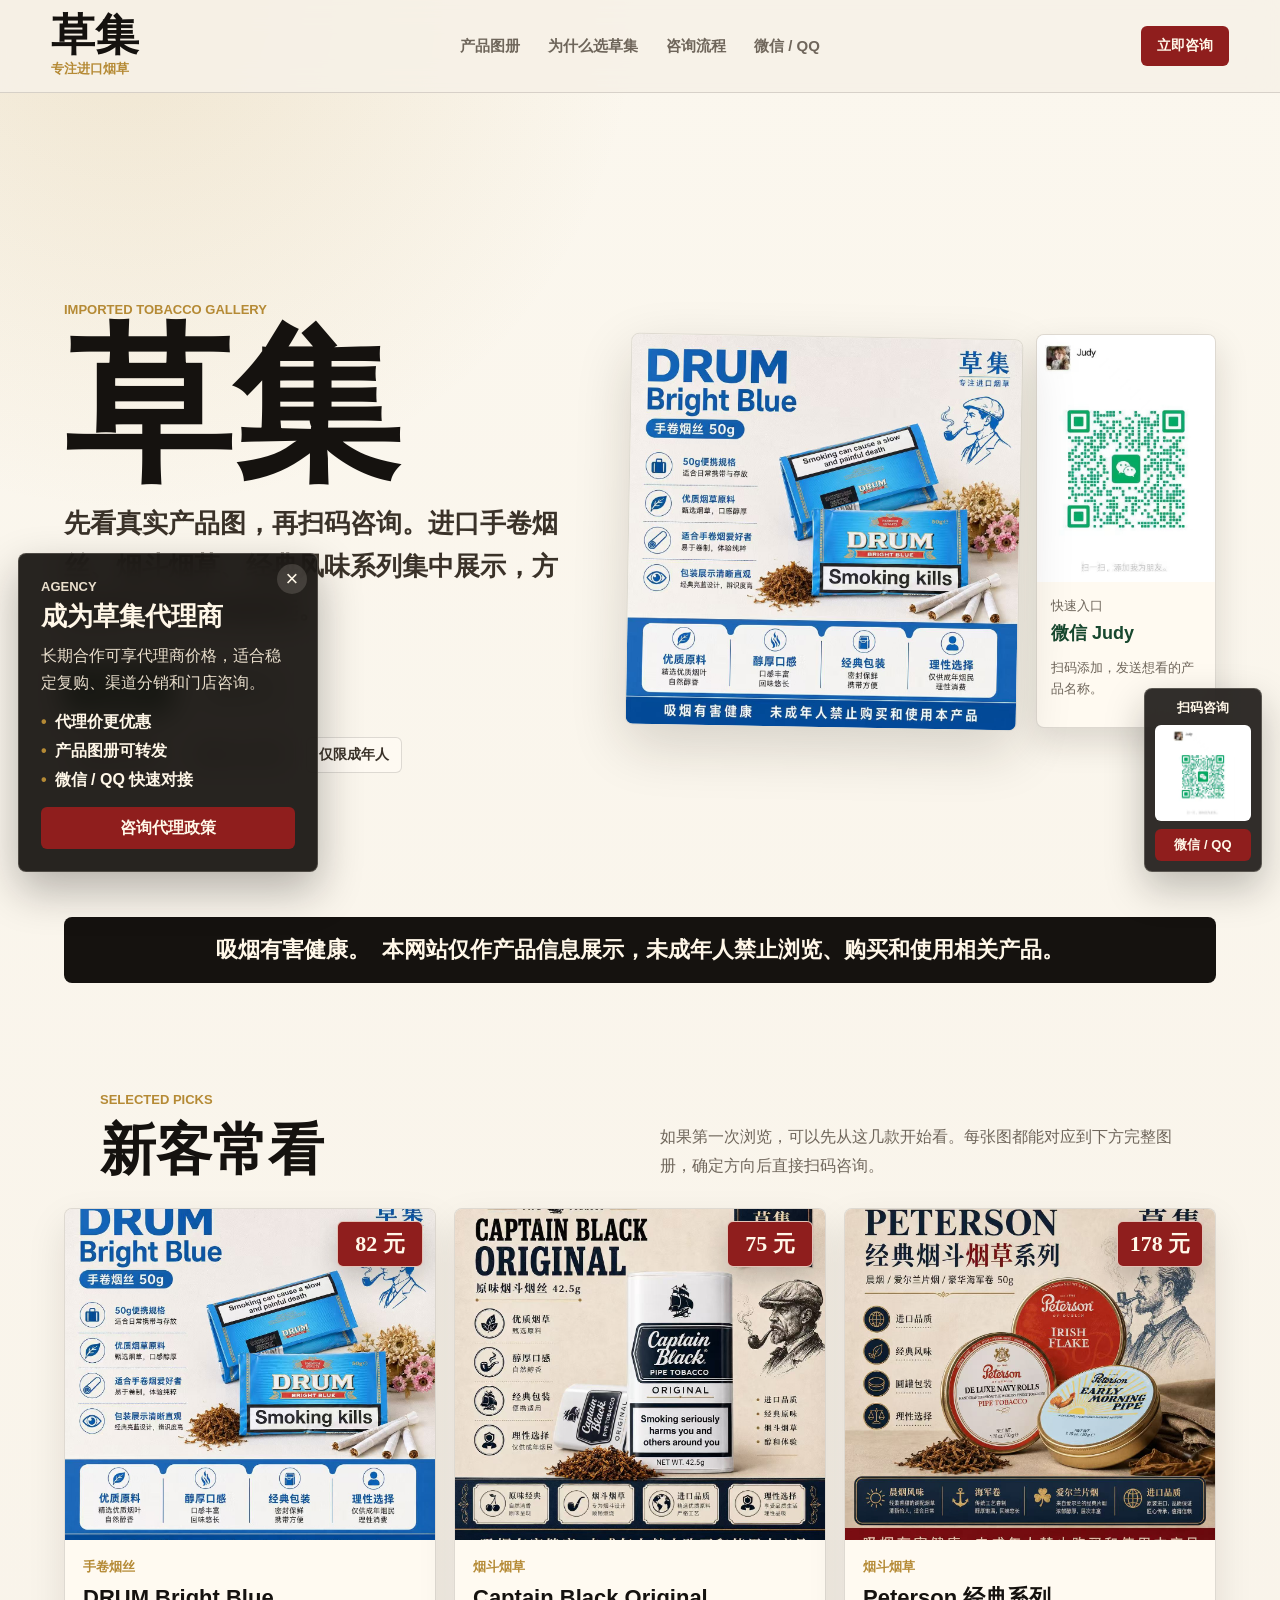
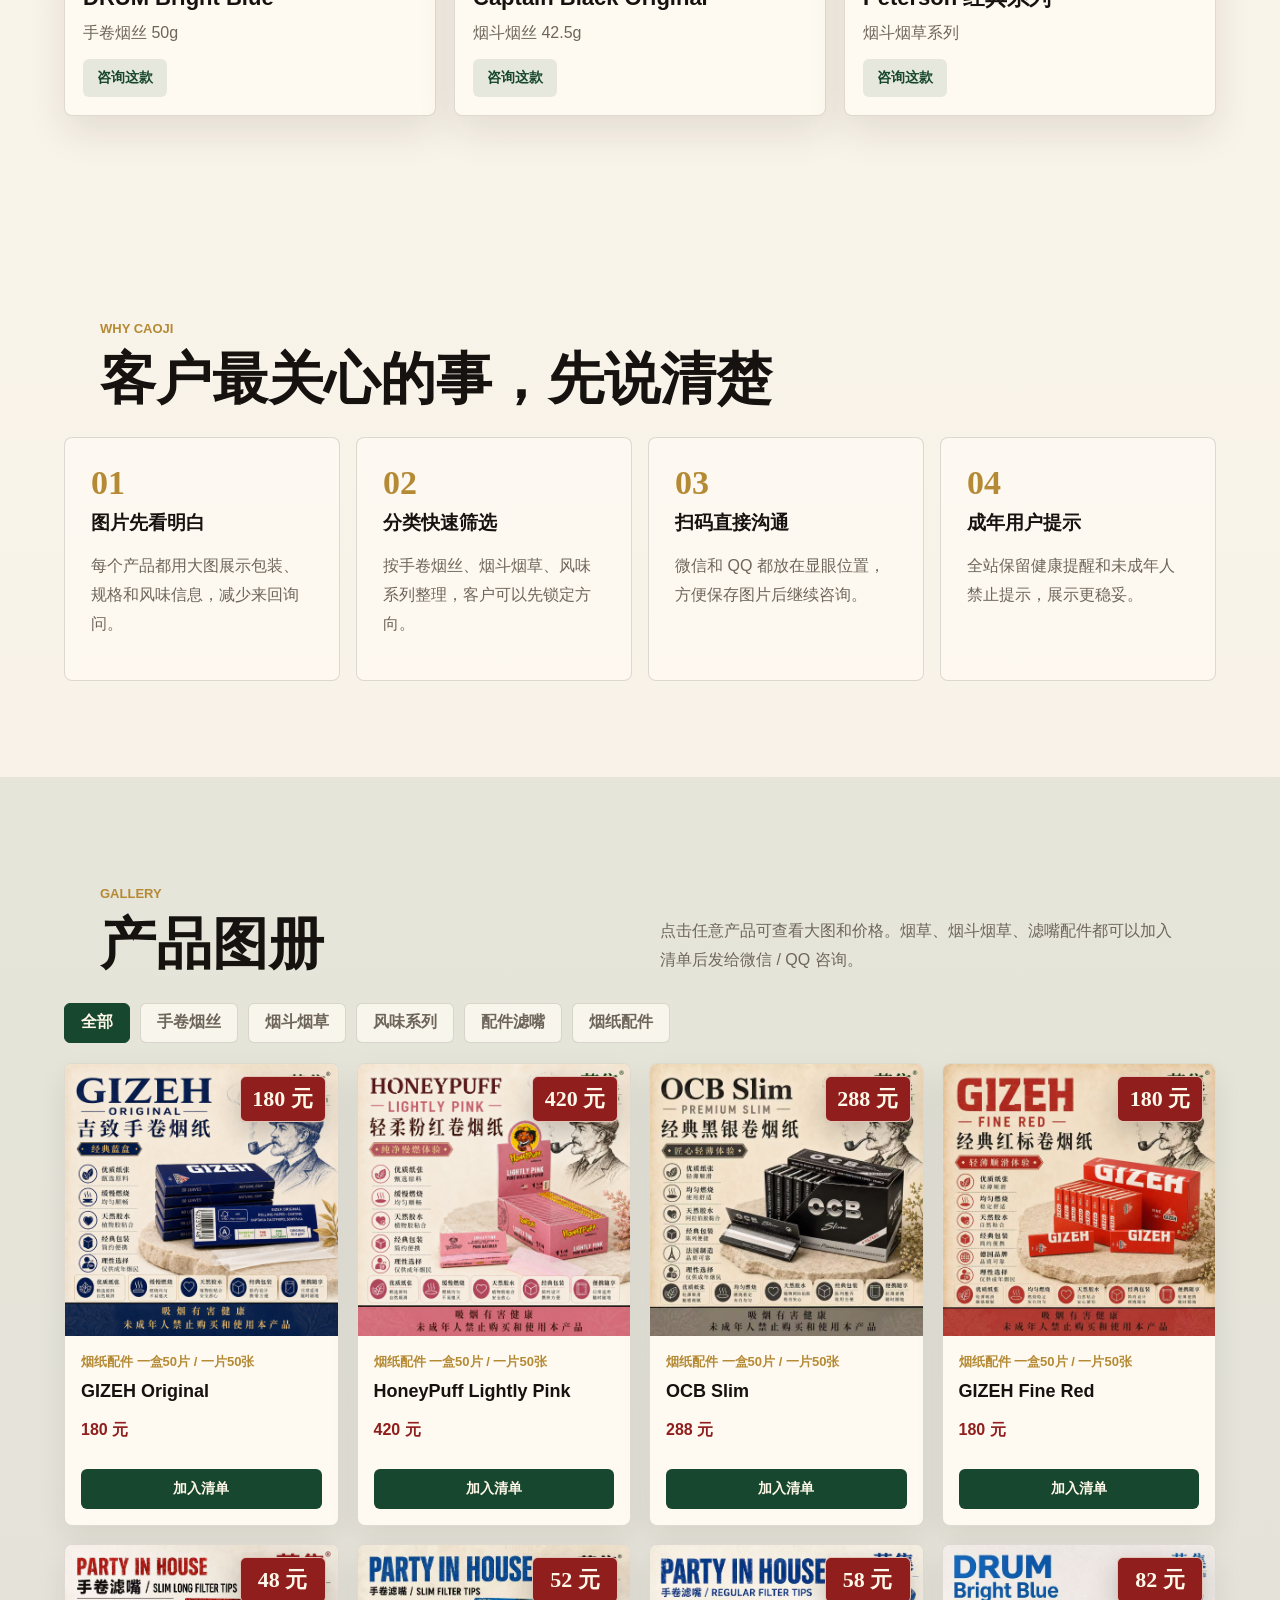
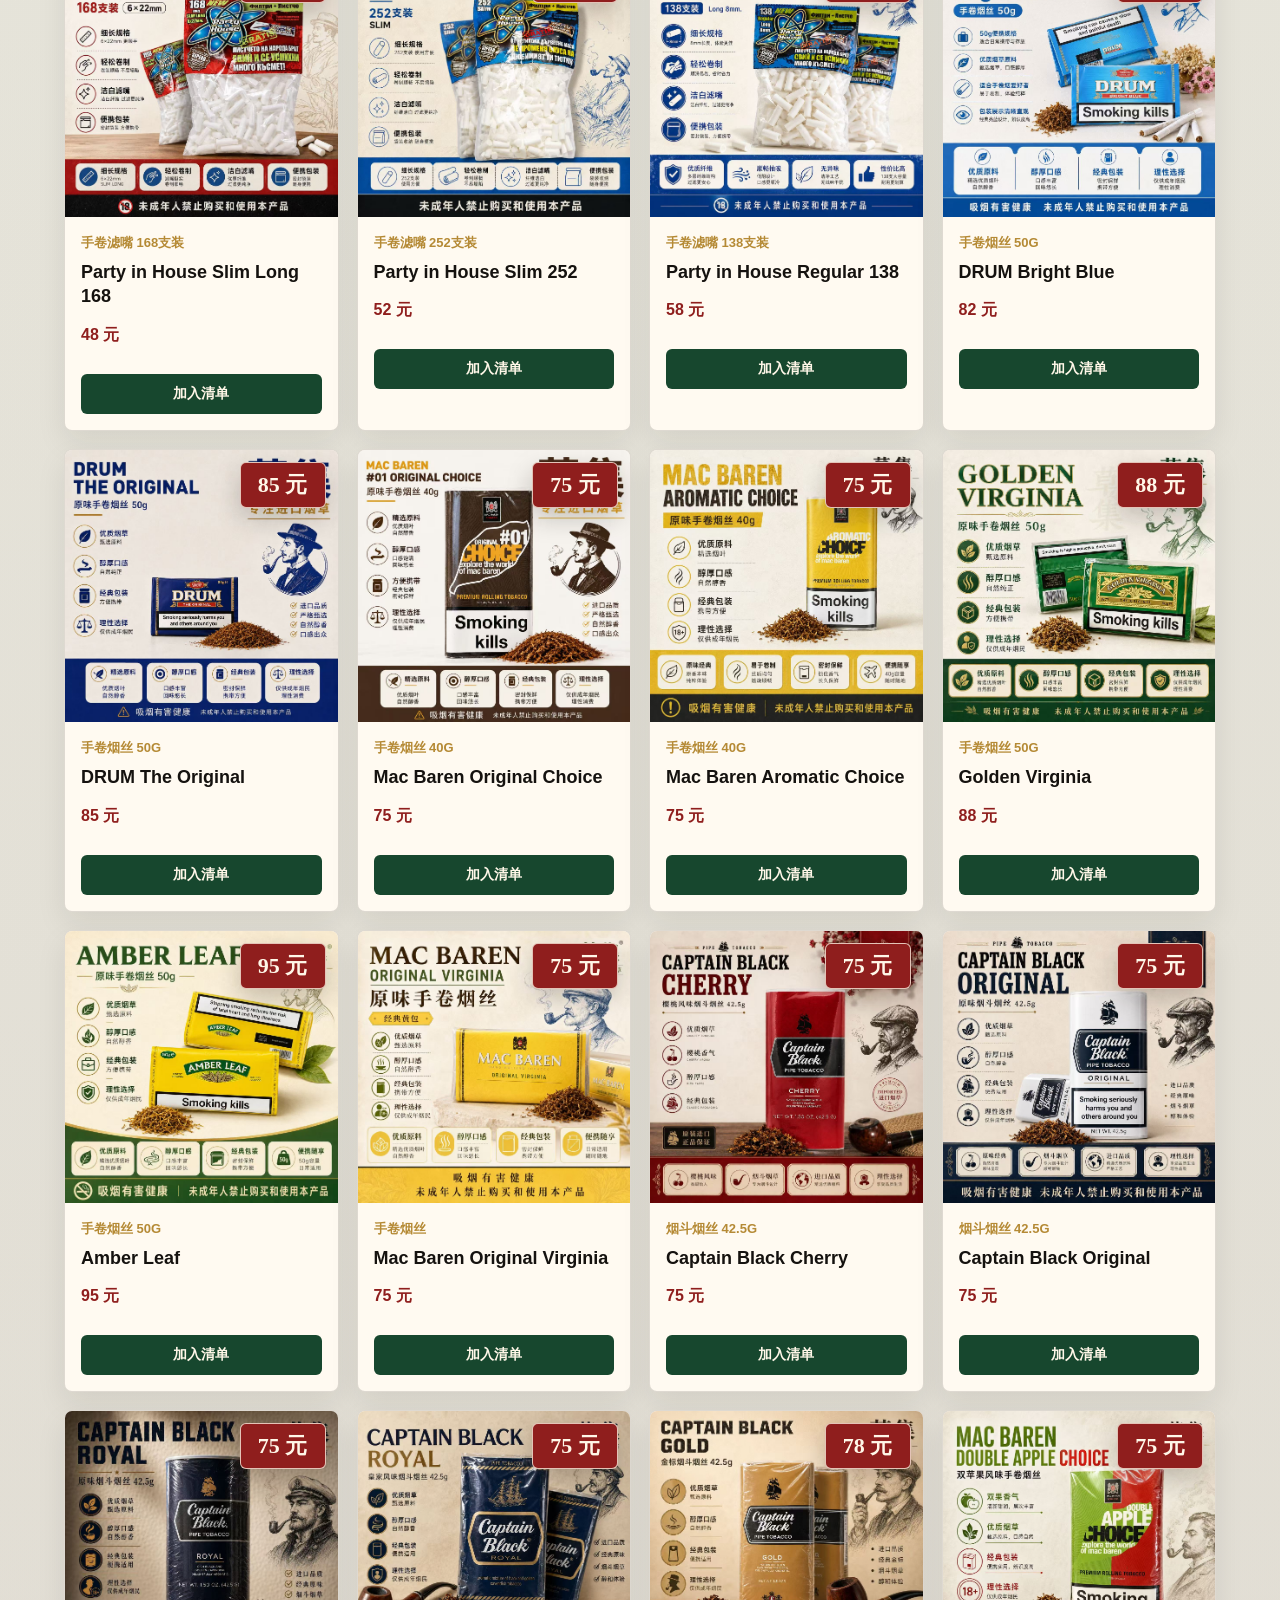
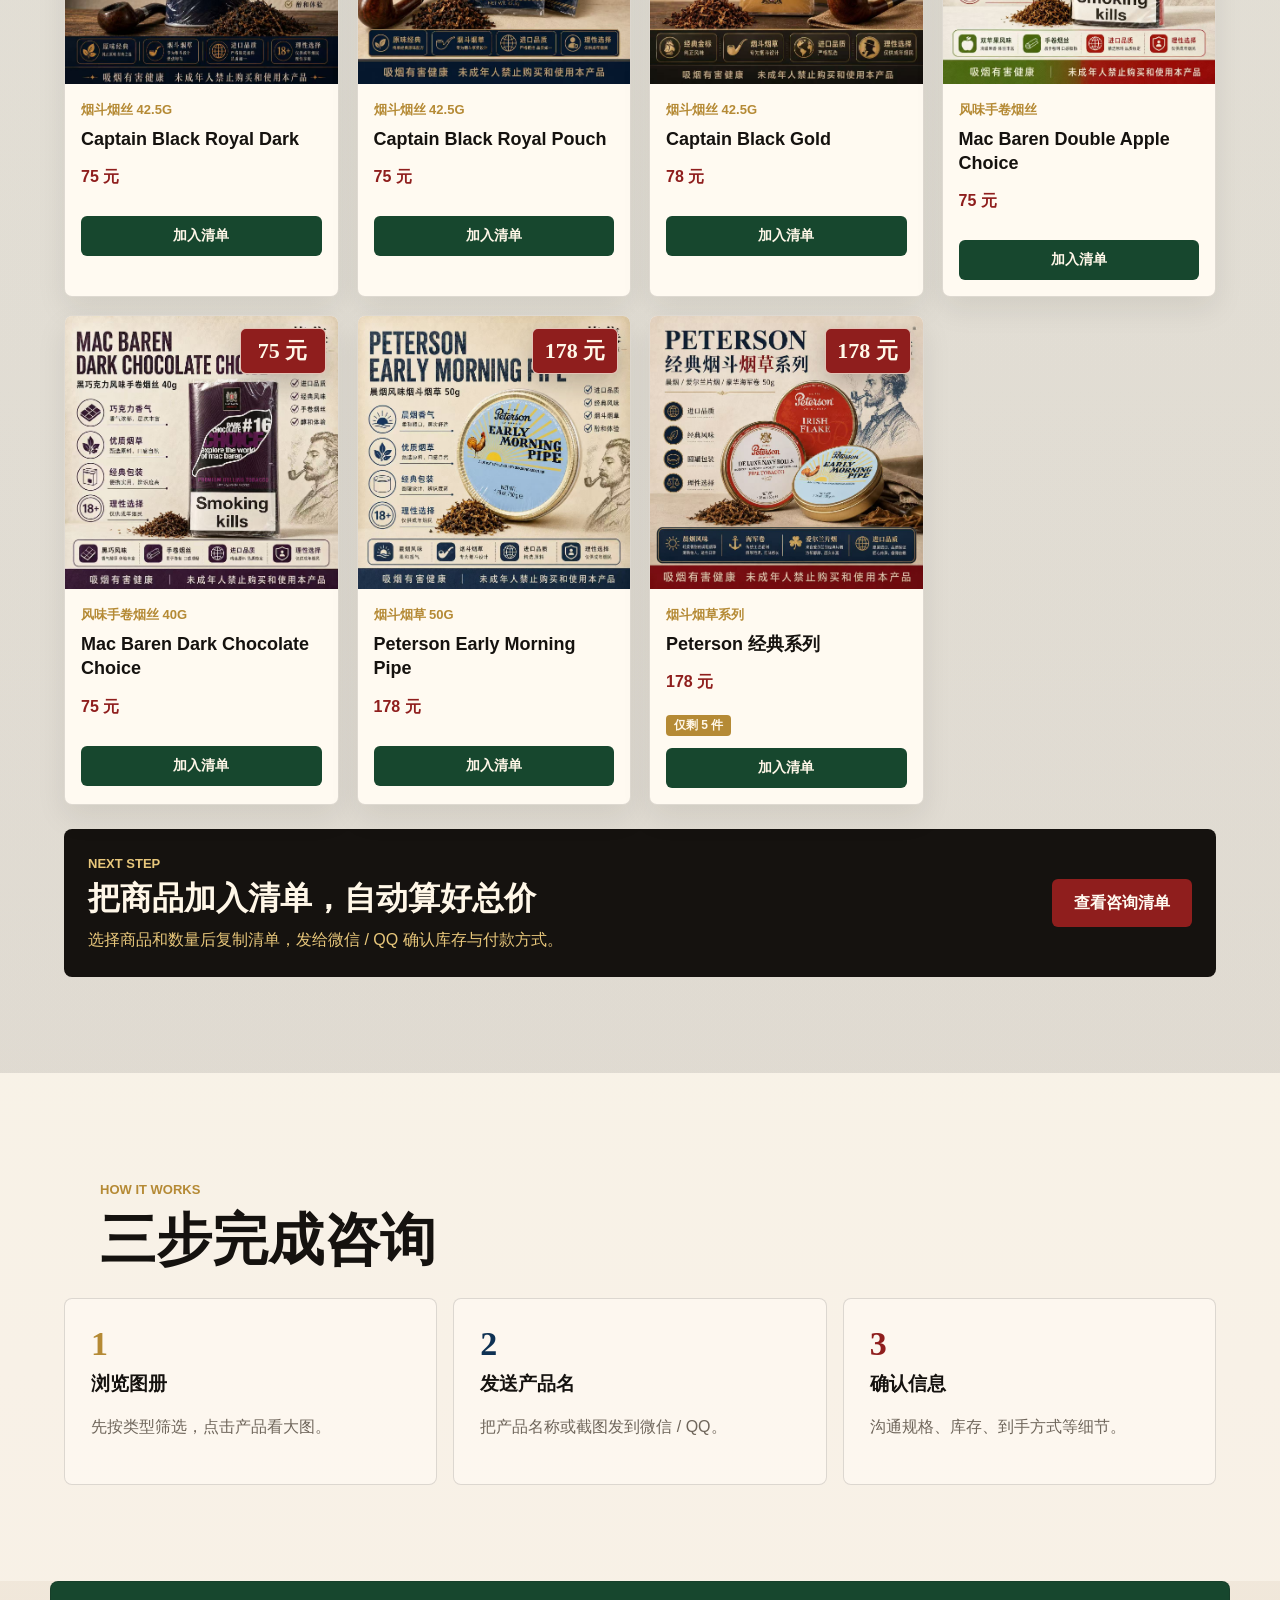
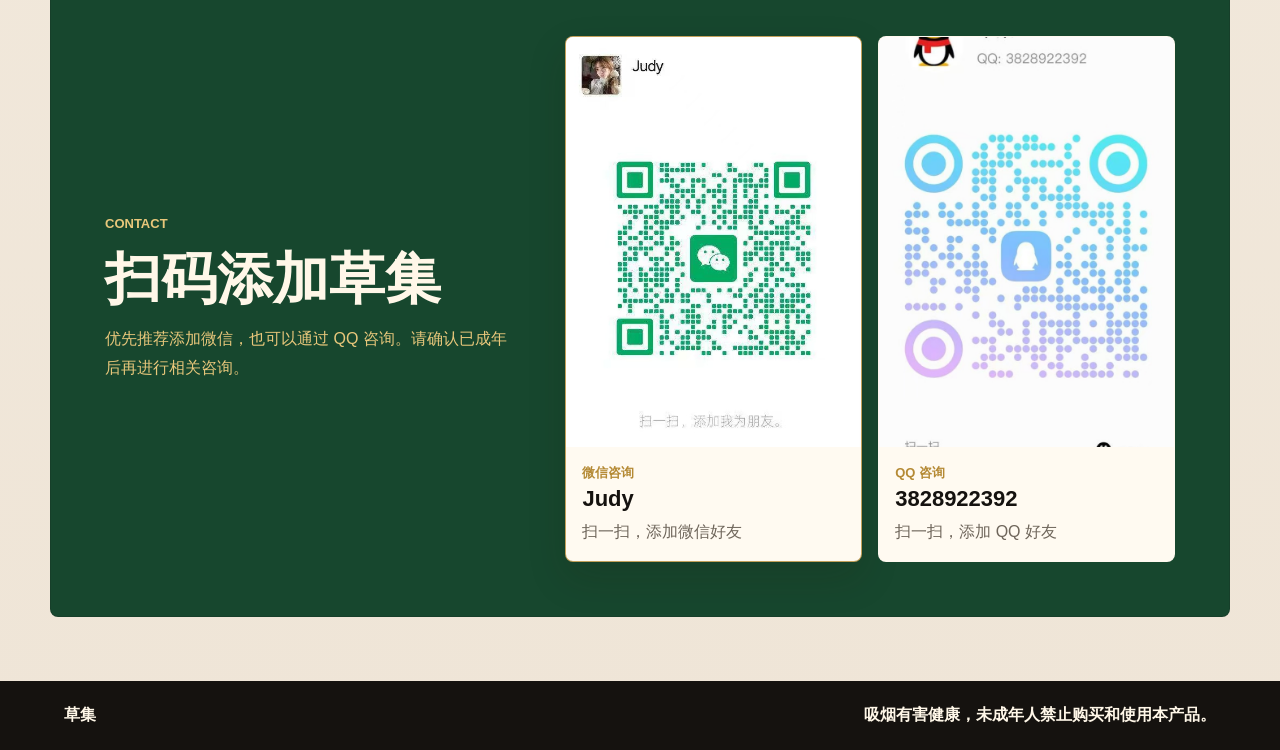
==== commit a81dc3c2: "草集网站 - 含后台管理和库存功能" ====
--- a/index.html
+++ b/index.html
@@ -64,33 +64,7 @@
           <p>如果第一次浏览，可以先从这几款开始看。每张图都能对应到下方完整图册，确定方向后直接扫码咨询。</p>
         </div>
         <div class="spotlight-grid">
-          <article class="spotlight-card" data-price="82">
-            <img src="assets/products/drum-bright-blue.jpg" alt="DRUM Bright Blue 手卷烟丝" />
-            <div>
-              <span>手卷烟丝</span>
-              <h3>DRUM Bright Blue</h3>
-              <p>包装辨识度高，适合先了解手卷烟丝分类。</p>
-              <a href="#contact">咨询这款</a>
-            </div>
-          </article>
-          <article class="spotlight-card" data-price="75">
-            <img src="assets/products/captain-black-original.jpg" alt="Captain Black Original 烟斗烟丝" />
-            <div>
-              <span>烟斗烟草</span>
-              <h3>Captain Black Original</h3>
-              <p>经典烟斗烟草系列，适合进入烟斗分类对比。</p>
-              <a href="#contact">咨询这款</a>
-            </div>
-          </article>
-          <article class="spotlight-card" data-price="178">
-            <img src="assets/products/peterson-series.jpg" alt="Peterson 经典烟斗烟草系列" />
-            <div>
-              <span>经典系列</span>
-              <h3>Peterson 经典系列</h3>
-              <p>圆罐系列展示完整，适合看品牌组合。</p>
-              <a href="#contact">咨询这款</a>
-            </div>
-          </article>
+          <!-- JS 动态渲染 -->
         </div>
       </section>
 
@@ -138,85 +112,11 @@
           <button class="filter-button" type="button" data-filter="烟斗烟草">烟斗烟草</button>
           <button class="filter-button" type="button" data-filter="风味系列">风味系列</button>
           <button class="filter-button" type="button" data-filter="配件滤嘴">配件滤嘴</button>
+          <button class="filter-button" type="button" data-filter="烟纸配件">烟纸配件</button>
         </div>
 
         <div class="product-grid">
-          <article class="product-card" data-category="配件滤嘴" data-price="48">
-            <img src="assets/products/party-in-house-slim-long-168.jpg" alt="Party in House Slim Long Filter Tips 168支装手卷滤嘴" />
-            <div><span>手卷滤嘴 168支装</span><h3>Party in House Slim Long 168</h3></div>
-          </article>
-          <article class="product-card" data-category="配件滤嘴" data-price="52">
-            <img src="assets/products/party-in-house-slim-252.jpg" alt="Party in House Slim Filter Tips 252支装手卷滤嘴" />
-            <div><span>手卷滤嘴 252支装</span><h3>Party in House Slim 252</h3></div>
-          </article>
-          <article class="product-card" data-category="配件滤嘴" data-price="58">
-            <img src="assets/products/party-in-house-regular-138.jpg" alt="Party in House Regular Filter Tips 138支装手卷滤嘴" />
-            <div><span>手卷滤嘴 138支装</span><h3>Party in House Regular 138</h3></div>
-          </article>
-          <article class="product-card" data-category="手卷烟丝" data-price="82">
-            <img src="assets/products/drum-bright-blue.jpg" alt="DRUM Bright Blue 手卷烟丝" />
-            <div><span>手卷烟丝 50g</span><h3>DRUM Bright Blue</h3></div>
-          </article>
-          <article class="product-card" data-category="手卷烟丝" data-price="85">
-            <img src="assets/products/drum-original.jpg" alt="DRUM The Original 手卷烟丝" />
-            <div><span>手卷烟丝 50g</span><h3>DRUM The Original</h3></div>
-          </article>
-          <article class="product-card" data-category="手卷烟丝" data-price="75">
-            <img src="assets/products/mac-baren-original-choice.jpg" alt="Mac Baren Original Choice 手卷烟丝" />
-            <div><span>手卷烟丝 40g</span><h3>Mac Baren Original Choice</h3></div>
-          </article>
-          <article class="product-card" data-category="手卷烟丝" data-price="75">
-            <img src="assets/products/mac-baren-aromatic-choice.jpg" alt="Mac Baren Aromatic Choice 手卷烟丝" />
-            <div><span>手卷烟丝 40g</span><h3>Mac Baren Aromatic Choice</h3></div>
-          </article>
-          <article class="product-card" data-category="手卷烟丝" data-price="88">
-            <img src="assets/products/golden-virginia.jpg" alt="Golden Virginia 手卷烟丝" />
-            <div><span>手卷烟丝 50g</span><h3>Golden Virginia</h3></div>
-          </article>
-          <article class="product-card" data-category="手卷烟丝" data-price="95">
-            <img src="assets/products/amber-leaf.jpg" alt="Amber Leaf 手卷烟丝" />
-            <div><span>手卷烟丝 50g</span><h3>Amber Leaf</h3></div>
-          </article>
-          <article class="product-card" data-category="手卷烟丝" data-price="75">
-            <img src="assets/products/mac-baren-original-virginia.jpg" alt="Mac Baren Original Virginia 手卷烟丝" />
-            <div><span>手卷烟丝</span><h3>Mac Baren Original Virginia</h3></div>
-          </article>
-          <article class="product-card" data-category="烟斗烟草" data-price="75">
-            <img src="assets/products/captain-black-cherry.jpg" alt="Captain Black Cherry 烟斗烟丝" />
-            <div><span>烟斗烟丝 42.5g</span><h3>Captain Black Cherry</h3></div>
-          </article>
-          <article class="product-card" data-category="烟斗烟草" data-price="75">
-            <img src="assets/products/captain-black-original.jpg" alt="Captain Black Original 烟斗烟丝" />
-            <div><span>烟斗烟丝 42.5g</span><h3>Captain Black Original</h3></div>
-          </article>
-          <article class="product-card" data-category="烟斗烟草" data-price="75">
-            <img src="assets/products/captain-black-royal-dark.jpg" alt="Captain Black Royal 深色展示图" />
-            <div><span>烟斗烟丝 42.5g</span><h3>Captain Black Royal Dark</h3></div>
-          </article>
-          <article class="product-card" data-category="烟斗烟草" data-price="75">
-            <img src="assets/products/captain-black-royal-pouch.jpg" alt="Captain Black Royal 袋装烟斗烟丝" />
-            <div><span>烟斗烟丝 42.5g</span><h3>Captain Black Royal Pouch</h3></div>
-          </article>
-          <article class="product-card" data-category="烟斗烟草" data-price="78">
-            <img src="assets/products/captain-black-gold.jpg" alt="Captain Black Gold 烟斗烟丝" />
-            <div><span>烟斗烟丝 42.5g</span><h3>Captain Black Gold</h3></div>
-          </article>
-          <article class="product-card" data-category="风味系列" data-price="75">
-            <img src="assets/products/mac-baren-double-apple.jpg" alt="Mac Baren Double Apple Choice 双苹果风味" />
-            <div><span>风味手卷烟丝</span><h3>Mac Baren Double Apple Choice</h3></div>
-          </article>
-          <article class="product-card" data-category="风味系列" data-price="75">
-            <img src="assets/products/mac-baren-dark-chocolate.jpg" alt="Mac Baren Dark Chocolate Choice 黑巧克力风味" />
-            <div><span>风味手卷烟丝 40g</span><h3>Mac Baren Dark Chocolate Choice</h3></div>
-          </article>
-          <article class="product-card" data-category="烟斗烟草" data-price="178">
-            <img src="assets/products/peterson-early-morning-pipe.jpg" alt="Peterson Early Morning Pipe 烟斗烟草" />
-            <div><span>烟斗烟草 50g</span><h3>Peterson Early Morning Pipe</h3></div>
-          </article>
-          <article class="product-card" data-category="烟斗烟草" data-price="178">
-            <img src="assets/products/peterson-series.jpg" alt="Peterson 经典烟斗烟草系列" />
-            <div><span>烟斗烟草系列</span><h3>Peterson 经典系列</h3></div>
-          </article>
+          <!-- JS 动态渲染 -->
         </div>
 
         <div class="products-cta">
--- a/styles.css
+++ b/styles.css
@@ -526,6 +526,55 @@
 
 .add-cart-button.added {
   background: var(--red);
+}
+
+.add-cart-button:disabled {
+  background: #9c9c9c;
+  cursor: not-allowed;
+  opacity: 0.65;
+}
+
+/* 库存状态 */
+.stock-badge {
+  display: inline-block;
+  margin: 6px 0 0;
+  padding: 2px 8px;
+  border-radius: 4px;
+  font-size: 12px;
+  font-weight: 800;
+}
+
+.stock-badge.out {
+  background: var(--red);
+  color: #fff7e8;
+}
+
+.stock-badge.low {
+  background: var(--gold);
+  color: #fff7e8;
+}
+
+/* 无库存遮罩 */
+.out-of-stock-overlay {
+  position: absolute;
+  inset: 0;
+  background: rgba(255, 250, 241, 0.55);
+  pointer-events: none;
+  z-index: 3;
+}
+
+.out-of-stock-img {
+  opacity: 0.45;
+}
+
+/* 加载错误 */
+.load-error {
+  grid-column: 1 / -1;
+  padding: 40px;
+  text-align: center;
+  color: var(--muted);
+  font-size: 18px;
+  font-weight: 700;
 }
 
 .products-cta {
@@ -1332,3 +1381,333 @@
     font-size: 22px;
   }
 }
+
+/* ========== 后台管理样式 ========== */
+.admin-body {
+  background: #f5f0e8;
+  font-family: "Microsoft YaHei", "PingFang SC", sans-serif;
+}
+
+.admin-header {
+  display: flex;
+  align-items: center;
+  justify-content: space-between;
+  padding: 16px 24px;
+  background: var(--ink);
+  color: #fff7e8;
+  flex-wrap: wrap;
+  gap: 12px;
+}
+
+.admin-header h1 {
+  margin: 0;
+  font-size: 22px;
+}
+
+.admin-header button {
+  min-height: 36px;
+  padding: 0 14px;
+  border: 0;
+  border-radius: 6px;
+  font: inherit;
+  font-weight: 800;
+  font-size: 14px;
+  cursor: pointer;
+}
+
+.btn-primary {
+  background: var(--green);
+  color: #fff7e8;
+}
+
+.btn-export {
+  background: var(--gold);
+  color: #fff7e8;
+}
+
+.btn-import {
+  background: var(--blue);
+  color: #fff7e8;
+}
+
+.btn-danger {
+  background: var(--red);
+  color: #fff7e8;
+}
+
+.admin-stats {
+  display: flex;
+  gap: 14px;
+  padding: 16px 24px;
+  flex-wrap: wrap;
+}
+
+.stat-card {
+  padding: 14px 20px;
+  border: 1px solid var(--line);
+  border-radius: 8px;
+  background: #fffaf1;
+  min-width: 120px;
+}
+
+.stat-card strong {
+  display: block;
+  font-size: 28px;
+  color: var(--green);
+}
+
+.stat-card.warning strong {
+  color: var(--gold);
+}
+
+.stat-card.danger strong {
+  color: var(--red);
+}
+
+.stat-card span {
+  font-size: 13px;
+  color: var(--muted);
+  font-weight: 700;
+}
+
+.admin-filter {
+  display: flex;
+  gap: 10px;
+  padding: 0 24px 14px;
+  flex-wrap: wrap;
+}
+
+.admin-filter select,
+.admin-filter input {
+  min-height: 36px;
+  padding: 0 10px;
+  border: 1px solid var(--line);
+  border-radius: 6px;
+  background: #fffaf1;
+  font: inherit;
+  font-size: 14px;
+}
+
+.admin-table-wrap {
+  padding: 0 24px 24px;
+  overflow-x: auto;
+}
+
+.admin-table {
+  width: 100%;
+  border-collapse: collapse;
+  background: #fffaf1;
+  border: 1px solid var(--line);
+  border-radius: 8px;
+  overflow: hidden;
+}
+
+.admin-table th,
+.admin-table td {
+  padding: 10px 12px;
+  text-align: left;
+  border-bottom: 1px solid var(--line);
+  font-size: 14px;
+  white-space: nowrap;
+}
+
+.admin-table th {
+  background: var(--ink);
+  color: #fff7e8;
+  font-weight: 800;
+}
+
+.admin-table tr.row-out {
+  background: rgba(143, 30, 29, 0.08);
+}
+
+.admin-table tr.row-low {
+  background: rgba(181, 138, 53, 0.1);
+}
+
+.admin-table img {
+  width: 48px;
+  height: 48px;
+  border-radius: 4px;
+  object-fit: cover;
+}
+
+.admin-table button {
+  min-height: 28px;
+  padding: 0 10px;
+  border: 0;
+  border-radius: 4px;
+  font: inherit;
+  font-size: 12px;
+  font-weight: 800;
+  cursor: pointer;
+  margin: 1px;
+}
+
+/* 登录遮罩 */
+.login-overlay {
+  position: fixed;
+  inset: 0;
+  z-index: 100;
+  display: flex;
+  align-items: center;
+  justify-content: center;
+  background: rgba(21, 18, 15, 0.9);
+}
+
+.login-box {
+  padding: 32px;
+  border-radius: 8px;
+  background: #fffaf1;
+  text-align: center;
+  box-shadow: var(--shadow);
+}
+
+.login-box h2 {
+  margin: 0 0 8px;
+  font-size: 28px;
+}
+
+.login-box p {
+  margin: 0 0 16px;
+  color: var(--muted);
+}
+
+.login-box input {
+  display: block;
+  width: 100%;
+  min-height: 42px;
+  margin-bottom: 12px;
+  padding: 0 12px;
+  border: 1px solid var(--line);
+  border-radius: 6px;
+  font: inherit;
+  font-size: 16px;
+  text-align: center;
+}
+
+.login-box button {
+  width: 100%;
+  min-height: 42px;
+  border: 0;
+  border-radius: 6px;
+  background: var(--green);
+  color: #fff7e8;
+  font: inherit;
+  font-size: 16px;
+  font-weight: 800;
+  cursor: pointer;
+}
+
+/* 编辑弹窗 */
+.modal-overlay {
+  position: fixed;
+  inset: 0;
+  z-index: 50;
+  display: flex;
+  align-items: center;
+  justify-content: center;
+  background: rgba(15, 13, 10, 0.6);
+}
+
+.modal-panel {
+  width: min(600px, 94vw);
+  max-height: 90vh;
+  padding: 24px;
+  overflow-y: auto;
+  border-radius: 8px;
+  background: #fffaf1;
+  box-shadow: var(--shadow);
+}
+
+.modal-panel h3 {
+  margin: 0 0 16px;
+  font-size: 24px;
+}
+
+.modal-panel label {
+  display: block;
+  margin-bottom: 10px;
+  font-size: 14px;
+  font-weight: 800;
+}
+
+.modal-panel label span {
+  display: block;
+  margin-bottom: 2px;
+  color: var(--muted);
+  font-size: 12px;
+  font-weight: 700;
+}
+
+.modal-panel input,
+.modal-panel select {
+  width: 100%;
+  min-height: 38px;
+  padding: 0 10px;
+  border: 1px solid var(--line);
+  border-radius: 6px;
+  background: #fff;
+  font: inherit;
+  font-size: 14px;
+}
+
+.modal-panel input[type="checkbox"] {
+  width: auto;
+  min-height: auto;
+  margin-right: 6px;
+}
+
+.modal-actions {
+  display: flex;
+  gap: 10px;
+  margin-top: 18px;
+}
+
+.modal-actions button {
+  flex: 1;
+  min-height: 40px;
+  border: 0;
+  border-radius: 6px;
+  font: inherit;
+  font-size: 14px;
+  font-weight: 800;
+  cursor: pointer;
+}
+
+/* 详情图列表 */
+.detail-list-item {
+  display: flex;
+  gap: 8px;
+  align-items: center;
+  margin-bottom: 6px;
+}
+
+.detail-list-item input {
+  flex: 1;
+}
+
+.detail-list-item button {
+  min-height: 30px;
+  padding: 0 8px;
+  border: 0;
+  border-radius: 4px;
+  background: var(--red);
+  color: #fff7e8;
+  font: inherit;
+  font-size: 12px;
+  font-weight: 800;
+  cursor: pointer;
+}
+
+@media (max-width: 640px) {
+  .admin-table-wrap {
+    padding: 0 8px 16px;
+  }
+
+  .admin-table th,
+  .admin-table td {
+    padding: 6px 8px;
+    font-size: 12px;
+  }
+}
